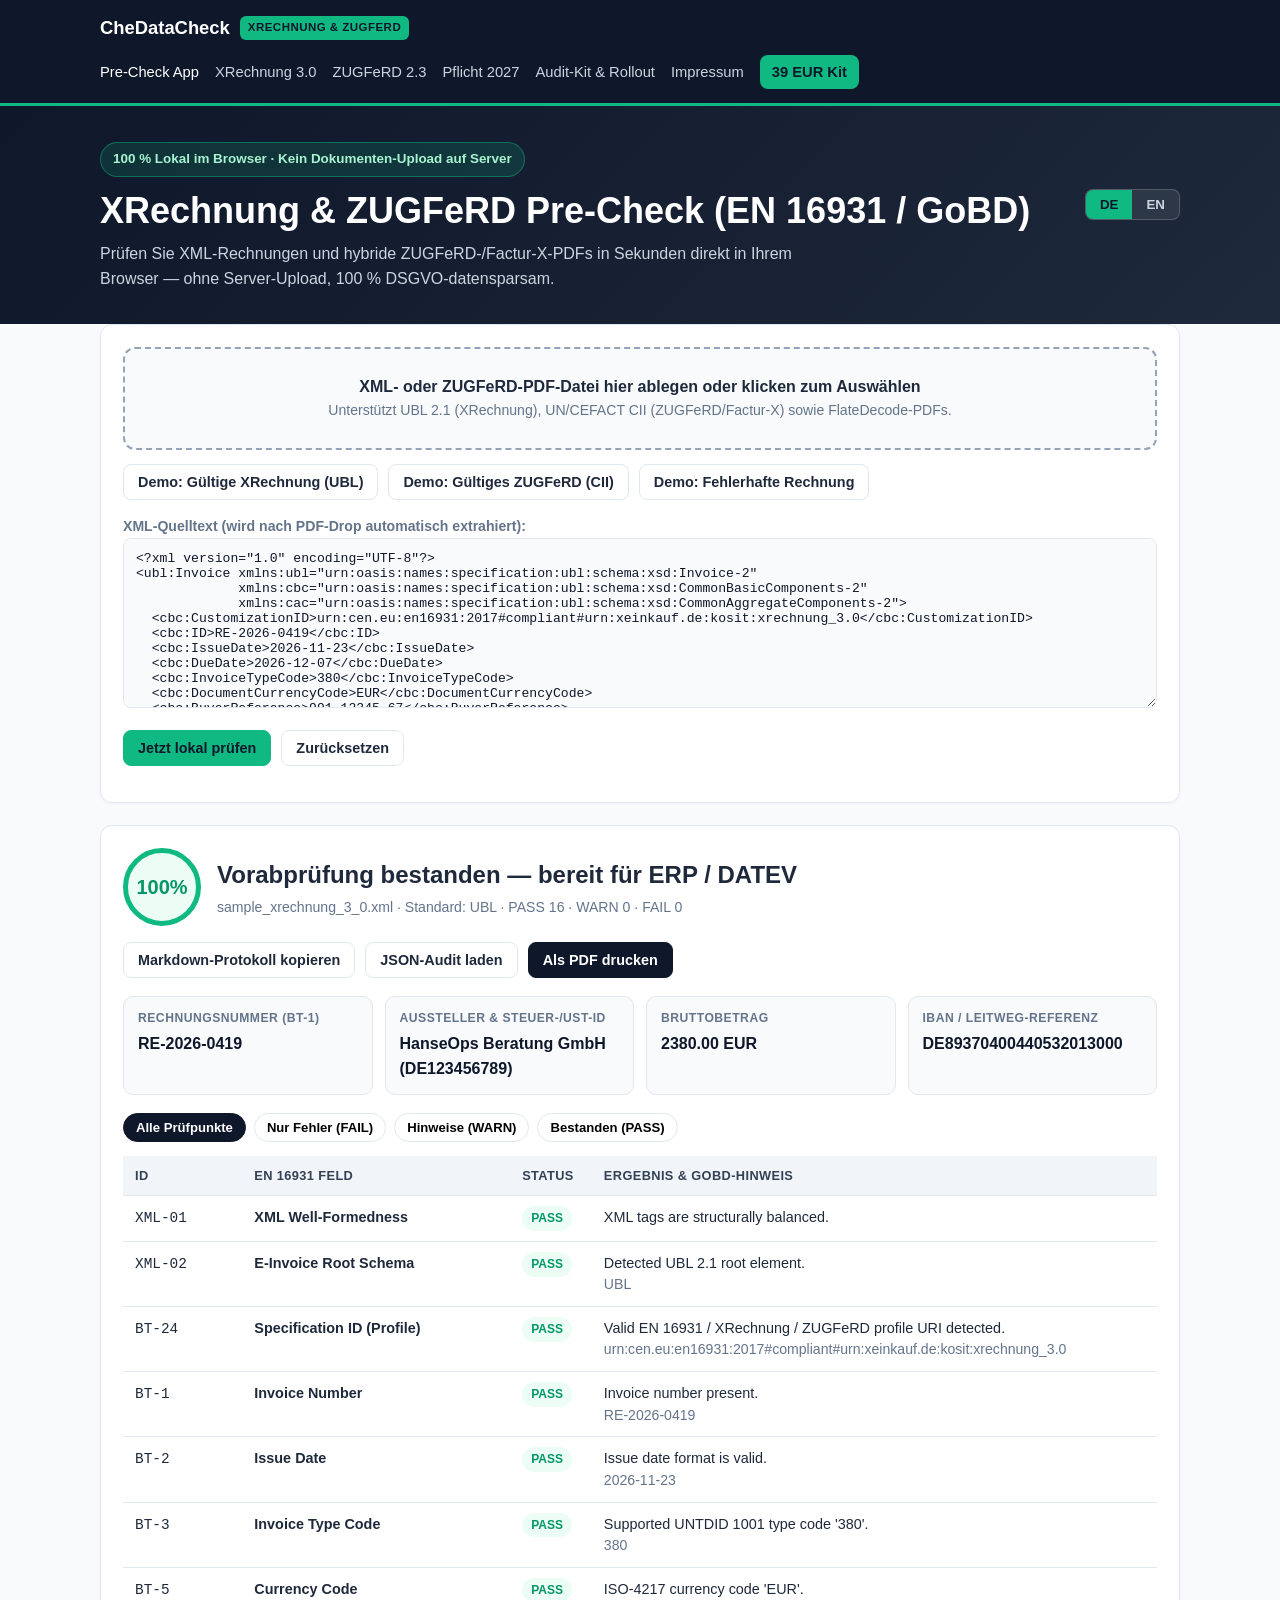
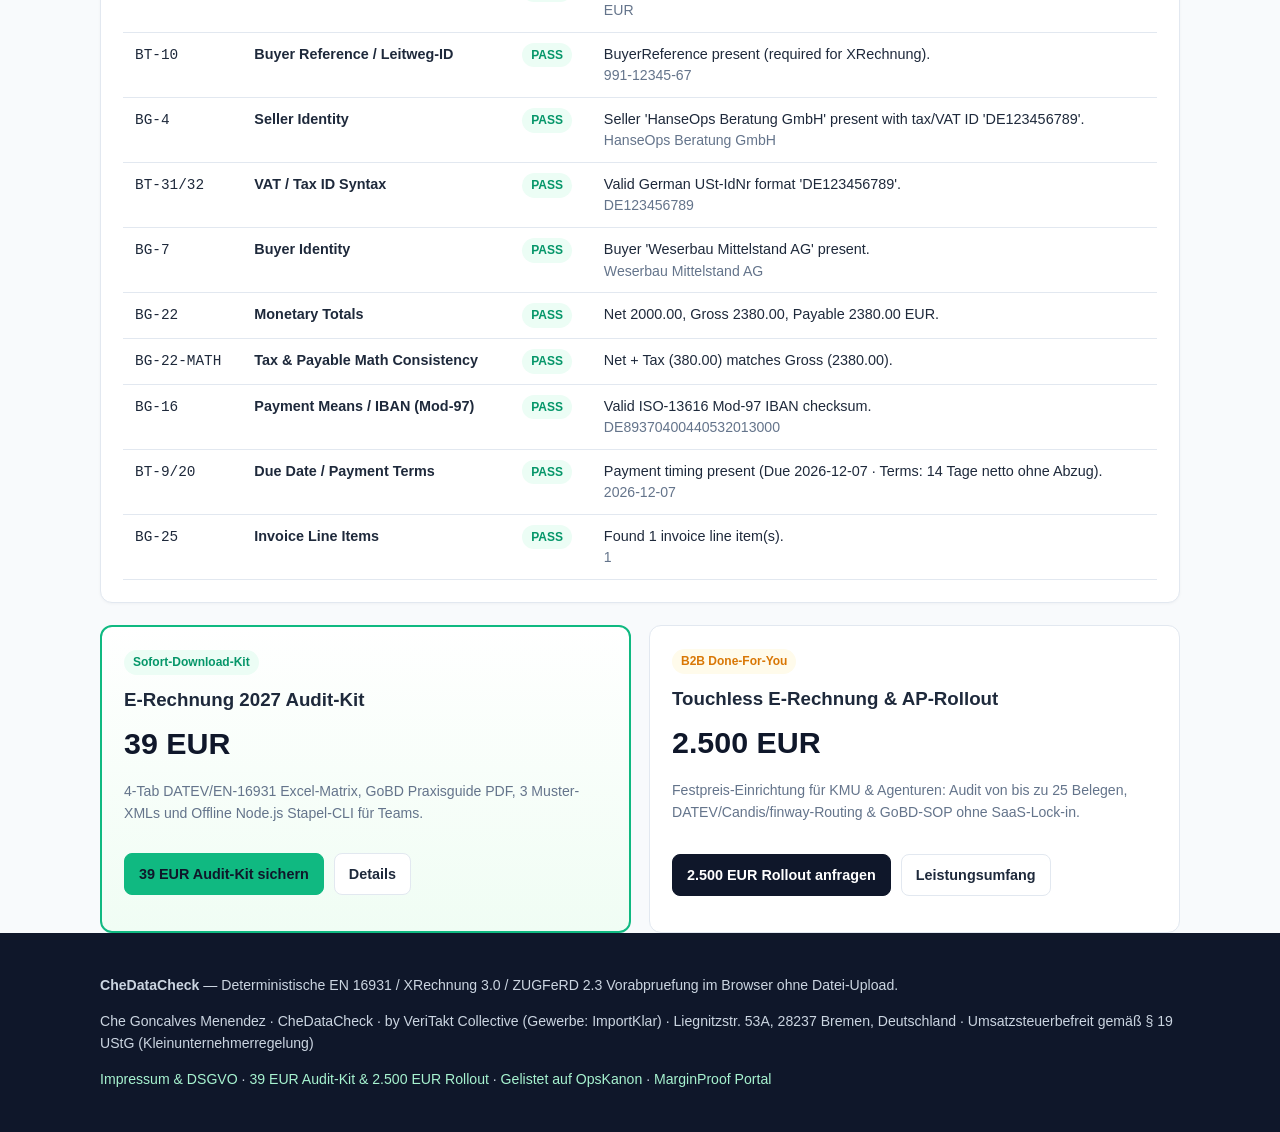
==== index.html @ f66a2cca "Deploy CheDataCheck XRechnung & ZUGFeRD Pre-Check (2026-11-23 09:35:03)" ====
<!DOCTYPE html>
<html lang="de">
<head>
  <meta charset="utf-8" />
  <meta name="viewport" content="width=device-width, initial-scale=1" />
  <title>CheDataCheck — XRechnung &amp; ZUGFeRD Pre-Check (100 % lokal &amp; DSGVO-sicher)</title>
  <meta name="description" content="Deterministische EN 16931 / XRechnung 3.0 / ZUGFeRD 2.3 Vorabpruefung im Browser ohne Datei-Upload." />
  <link rel="canonical" href="https://cheresonanz-design.github.io/chedatacheck-xrechnung/" />
  <link rel="stylesheet" href="assets/styles.css" />
  <script type="application/ld+json">[{"@context": "https://schema.org", "@type": "SoftwareApplication", "name": "CheDataCheck XRechnung & ZUGFeRD Pre-Check", "applicationCategory": "BusinessApplication", "operatingSystem": "Web Browser (Client-Side)", "offers": {"@type": "Offer", "price": "0", "priceCurrency": "EUR"}, "url": "https://cheresonanz-design.github.io/chedatacheck-xrechnung/", "publisher": {"@type": "Organization", "name": "CheDataCheck by VeriTakt Collective"}}, {"@context": "https://schema.org", "@type": "FAQPage", "mainEntity": [{"@type": "Question", "name": "Werden meine Rechnungsdaten auf einen Server hochgeladen?", "acceptedAnswer": {"@type": "Answer", "text": "Nein. Die gesamte XML- und ZUGFeRD-PDF-Prüfung läuft zu 100 % lokal in Ihrem Browser via JavaScript."}}, {"@type": "Question", "name": "Ab wann gilt die E-Rechnungspflicht 2027 in Deutschland?", "acceptedAnswer": {"@type": "Answer", "text": "Seit 01.01.2025 gilt die Empfangspflicht für alle B2B-Unternehmen. Ab 01.01.2027 müssen Unternehmen über 800.000 EUR Vorjahresumsatz E-Rechnungen aktiv versenden, ab 01.01.2028 alle B2B-Betriebe."}}]}]</script>
</head>
<body>
  <header class="topbar no-print">
    <div class="container topbar-inner">
      <a class="brand-mark" href="index.html">
        <span>CheDataCheck</span>
        <span class="brand-badge">XRECHNUNG &amp; ZUGFERD</span>
      </a>
      <nav class="nav-links" aria-label="Hauptnavigation">
        <a href="index.html" class="active">Pre-Check App</a>
<a href="xrechnung-pruefen/" class="">XRechnung 3.0</a>
<a href="zugferd-validator/" class="">ZUGFeRD 2.3</a>
<a href="erechnung-pflicht-2027/" class="">Pflicht 2027</a>
<a href="pro/" class="">Audit-Kit & Rollout</a>
<a href="legal/" class="">Impressum</a>
        <a href="pro/" class="nav-cta">39 EUR Kit</a>
      </nav>
    </div>
  </header>

  
  <section class="hero">
    <div class="container">
      <div class="privacy-pill" id="privacyPill">100 % Lokal im Browser · Kein Dokumenten-Upload auf Server</div>
      <div class="hero-grid">
        <div>
          <h1 id="heroTitle">XRechnung &amp; ZUGFeRD Pre-Check (EN 16931 / GoBD)</h1>
          <p id="heroSub">
            Prüfen Sie XML-Rechnungen und hybride ZUGFeRD-/Factur-X-PDFs in Sekunden direkt in Ihrem Browser —
            ohne Server-Upload, 100 % DSGVO-datensparsam.
          </p>
        </div>
        <div class="lang-toggle no-print" role="group" aria-label="Sprache wählen">
          <button type="button" id="langDeBtn" class="active">DE</button>
          <button type="button" id="langEnBtn">EN</button>
        </div>
      </div>
    </div>
  </section>

  <main class="container">
    <div class="card no-print">
      <div class="dropzone" id="dropzone">
        <input type="file" id="fileInput" accept=".xml,.pdf,text/xml,application/xml,application/pdf" class="hidden" />
        <strong id="dropTitle">XML- oder ZUGFeRD-PDF-Datei hier ablegen oder klicken zum Auswählen</strong>
        <div class="muted" id="dropHint">Unterstützt UBL 2.1 (XRechnung), UN/CEFACT CII (ZUGFeRD/Factur-X) sowie FlateDecode-PDFs.</div>
      </div>

      <div class="btn-row">
        <button type="button" class="btn" id="demoUblBtn">Demo: Gültige XRechnung (UBL)</button>
        <button type="button" class="btn" id="demoCiiBtn">Demo: Gültiges ZUGFeRD (CII)</button>
        <button type="button" class="btn" id="demoErrBtn">Demo: Fehlerhafte Rechnung</button>
      </div>

      <label for="xmlInput" class="muted"><strong>XML-Quelltext (wird nach PDF-Drop automatisch extrahiert):</strong></label>
      <textarea id="xmlInput" class="xml-input" spellcheck="false" aria-label="XML Rechnungs-Input"></textarea>

      <div class="btn-row">
        <button type="button" class="btn btn-primary" id="runCheckBtn">Jetzt lokal prüfen</button>
        <button type="button" class="btn" id="clearBtn">Zurücksetzen</button>
      </div>
      <div id="statusNotice" class="hidden" role="alert"></div>
    </div>

    <div id="resultSection" class="card hidden">
      <div class="result-header">
        <div class="score-ring">
          <div id="scoreCircle" class="score-circle">100%</div>
          <div>
            <h2 id="resultHeadline" style="margin:0 0 4px;">Vorabprüfung bestanden</h2>
            <div id="resultSub" class="muted"></div>
          </div>
        </div>
        <div class="btn-row no-print" style="margin:0;">
          <button type="button" class="btn" id="copyMdBtn">Markdown-Protokoll kopieren</button>
          <button type="button" class="btn" id="dlJsonBtn">JSON-Audit laden</button>
          <button type="button" class="btn btn-dark" id="printPdfBtn">Als PDF drucken</button>
        </div>
      </div>

      <div class="kpi-grid">
        <div class="kpi-box"><div class="kpi-label">Rechnungsnummer (BT-1)</div><div class="kpi-val" id="kpiInvoiceId">-</div></div>
        <div class="kpi-box"><div class="kpi-label">Aussteller &amp; Steuer-/USt-ID</div><div class="kpi-val" id="kpiSeller">-</div></div>
        <div class="kpi-box"><div class="kpi-label">Bruttobetrag</div><div class="kpi-val" id="kpiGross">-</div></div>
        <div class="kpi-box"><div class="kpi-label">IBAN / Leitweg-Referenz</div><div class="kpi-val" id="kpiIban">-</div></div>
      </div>

      <div class="filter-pills no-print">
        <button type="button" class="pill-btn active" data-filter="ALL">Alle Prüfpunkte</button>
        <button type="button" class="pill-btn" data-filter="FAIL">Nur Fehler (FAIL)</button>
        <button type="button" class="pill-btn" data-filter="WARN">Hinweise (WARN)</button>
        <button type="button" class="pill-btn" data-filter="PASS">Bestanden (PASS)</button>
      </div>

      <div class="table-wrap">
        <table>
          <thead>
            <tr>
              <th>ID</th>
              <th>EN 16931 Feld</th>
              <th>Status</th>
              <th>Ergebnis &amp; GoBD-Hinweis</th>
            </tr>
          </thead>
          <tbody id="checksTableBody"></tbody>
        </table>
      </div>
    </div>

    <div class="pricing-grid no-print">
      <div class="offer-card highlight">
        <div>
          <span class="badge badge-pass">Sofort-Download-Kit</span>
          <h3 style="margin:10px 0 4px;">E-Rechnung 2027 Audit-Kit</h3>
          <div class="offer-price">39 EUR</div>
          <p class="muted">4-Tab DATEV/EN-16931 Excel-Matrix, GoBD Praxisguide PDF, 3 Muster-XMLs und Offline Node.js Stapel-CLI für Teams.</p>
        </div>
        <div class="btn-row">
          <a href="https://payhip.com/b/9sx5z" class="btn btn-primary">39 EUR Audit-Kit sichern</a>
          <a href="pro/" class="btn">Details</a>
        </div>
      </div>
      <div class="offer-card">
        <div>
          <span class="badge badge-warn">B2B Done-For-You</span>
          <h3 style="margin:10px 0 4px;">Touchless E-Rechnung &amp; AP-Rollout</h3>
          <div class="offer-price">2.500 EUR</div>
          <p class="muted">Festpreis-Einrichtung für KMU &amp; Agenturen: Audit von bis zu 25 Belegen, DATEV/Candis/finway-Routing &amp; GoBD-SOP ohne SaaS-Lock-in.</p>
        </div>
        <div class="btn-row">
          <a href="https://buy.stripe.com/00w9AMfQRdMqaTKajn24008" class="btn btn-dark">2.500 EUR Rollout anfragen</a>
          <a href="pro/" class="btn">Leistungsumfang</a>
        </div>
      </div>
    </div>
  </main>


  <footer class="footer no-print">
    <div class="container">
      <p><strong>CheDataCheck</strong> — Deterministische EN 16931 / XRechnung 3.0 / ZUGFeRD 2.3 Vorabpruefung im Browser ohne Datei-Upload.</p>
      <p>Che Goncalves Menendez · CheDataCheck · by VeriTakt Collective (Gewerbe: ImportKlar) · Liegnitzstr. 53A, 28237 Bremen, Deutschland · Umsatzsteuerbefreit gemäß § 19 UStG (Kleinunternehmerregelung)</p>
      <p>
        <a href="legal/">Impressum &amp; DSGVO</a> ·
        <a href="pro/">39 EUR Audit-Kit &amp; 2.500 EUR Rollout</a> ·
        <a href="https://cheresonanz-design.github.io/opskanon-directory/" target="_blank" rel="noopener">Gelistet auf OpsKanon</a> ·
        <a href="https://cheresonanz-design.github.io/marginproof-portal/" target="_blank" rel="noopener">MarginProof Portal</a>
      </p>
    </div>
  </footer>
  <script src="assets/xrechnung_precheck.js"></script><script src="assets/app.js"></script>
</body>
</html>
---- assets/styles.css ----
:root {
  --bg: #f8fafc;
  --surface: #ffffff;
  --slate-900: #0f172a;
  --slate-800: #1e293b;
  --slate-700: #334155;
  --slate-500: #64748b;
  --border: #e2e8f0;
  --emerald: #10b981;
  --emerald-dark: #059669;
  --emerald-soft: #ecfdf5;
  --amber: #d97706;
  --amber-soft: #fffbeb;
  --red: #dc2626;
  --red-soft: #fef2f2;
  --radius: 12px;
}

* {
  box-sizing: border-box;
}

body {
  margin: 0;
  font-family: -apple-system, BlinkMacSystemFont, "Segoe UI", Roboto, Inter, Helvetica, Arial, sans-serif;
  background: var(--bg);
  color: var(--slate-800);
  line-height: 1.55;
}

a {
  color: var(--emerald-dark);
  text-decoration: none;
}

a:hover {
  text-decoration: underline;
}

.container {
  max-width: 1120px;
  margin: 0 auto;
  padding: 0 20px;
}

.topbar {
  background: var(--slate-900);
  color: #ffffff;
  border-bottom: 3px solid var(--emerald);
  padding: 14px 0;
}

.topbar-inner {
  display: flex;
  flex-wrap: wrap;
  align-items: center;
  justify-content: space-between;
  gap: 12px;
}

.brand-mark {
  display: flex;
  align-items: center;
  gap: 10px;
  color: #ffffff;
  font-weight: 700;
  font-size: 1.15rem;
}

.brand-badge {
  background: var(--emerald);
  color: var(--slate-900);
  font-size: 0.72rem;
  font-weight: 800;
  padding: 3px 8px;
  border-radius: 6px;
  letter-spacing: 0.04em;
}

.nav-links {
  display: flex;
  flex-wrap: wrap;
  align-items: center;
  gap: 16px;
  font-size: 0.92rem;
}

.nav-links a {
  color: #cbd5e1;
  font-weight: 500;
}

.nav-links a.active,
.nav-links a:hover {
  color: #ffffff;
  text-decoration: none;
}

.nav-cta {
  background: var(--emerald);
  color: var(--slate-900) !important;
  padding: 6px 12px;
  border-radius: 8px;
  font-weight: 700 !important;
}

.hero {
  background: linear-gradient(135deg, #0f172a 0%, #1e293b 100%);
  color: #ffffff;
  padding: 36px 0 32px;
}

.hero-grid {
  display: flex;
  flex-wrap: wrap;
  justify-content: space-between;
  align-items: flex-start;
  gap: 18px;
}

.hero h1 {
  margin: 0 0 10px;
  font-size: clamp(1.6rem, 3vw, 2.25rem);
  line-height: 1.2;
}

.hero p {
  margin: 0;
  color: #cbd5e1;
  max-width: 720px;
}

.privacy-pill {
  display: inline-flex;
  align-items: center;
  gap: 8px;
  background: rgba(16, 185, 129, 0.16);
  border: 1px solid rgba(16, 185, 129, 0.45);
  color: #a7f3d0;
  padding: 6px 12px;
  border-radius: 999px;
  font-size: 0.84rem;
  font-weight: 600;
  margin-bottom: 12px;
}

.lang-toggle {
  display: inline-flex;
  background: rgba(255, 255, 255, 0.08);
  border: 1px solid rgba(255, 255, 255, 0.18);
  border-radius: 8px;
  overflow: hidden;
}

.lang-toggle button {
  border: none;
  background: transparent;
  color: #cbd5e1;
  padding: 7px 14px;
  cursor: pointer;
  font-weight: 600;
}

.lang-toggle button.active {
  background: var(--emerald);
  color: var(--slate-900);
}

main {
  padding: 28px 0 48px;
}

.card {
  background: var(--surface);
  border: 1px solid var(--border);
  border-radius: var(--radius);
  padding: 22px;
  margin-bottom: 22px;
  box-shadow: 0 1px 3px rgba(15, 23, 42, 0.04);
}

.dropzone {
  border: 2px dashed #94a3b8;
  border-radius: var(--radius);
  padding: 26px 20px;
  text-align: center;
  background: #f8fafc;
  cursor: pointer;
  transition: border-color 0.15s, background 0.15s;
}

.dropzone.dragover {
  border-color: var(--emerald);
  background: var(--emerald-soft);
}

.btn-row {
  display: flex;
  flex-wrap: wrap;
  gap: 10px;
  margin: 14px 0;
}

.btn {
  display: inline-flex;
  align-items: center;
  justify-content: center;
  gap: 6px;
  border: 1px solid var(--border);
  background: #ffffff;
  color: var(--slate-800);
  padding: 9px 14px;
  border-radius: 8px;
  font-size: 0.9rem;
  font-weight: 600;
  cursor: pointer;
}

.btn:hover {
  background: #f1f5f9;
  text-decoration: none;
}

.btn-primary {
  background: var(--emerald);
  border-color: var(--emerald);
  color: var(--slate-900);
}

.btn-primary:hover {
  background: var(--emerald-dark);
  border-color: var(--emerald-dark);
  color: #ffffff;
}

.btn-dark {
  background: var(--slate-900);
  border-color: var(--slate-900);
  color: #ffffff;
}

.btn-dark:hover {
  background: var(--slate-800);
  color: #ffffff;
}

textarea.xml-input {
  width: 100%;
  min-height: 170px;
  font-family: ui-monospace, SFMono-Regular, Menlo, Monaco, Consolas, monospace;
  font-size: 0.82rem;
  padding: 12px;
  border: 1px solid var(--border);
  border-radius: 8px;
  background: #f8fafc;
  color: var(--slate-900);
  resize: vertical;
}

.result-header {
  display: flex;
  flex-wrap: wrap;
  align-items: center;
  justify-content: space-between;
  gap: 16px;
  margin-bottom: 18px;
}

.score-ring {
  display: flex;
  align-items: center;
  gap: 16px;
}

.score-circle {
  width: 78px;
  height: 78px;
  border-radius: 50%;
  display: flex;
  align-items: center;
  justify-content: center;
  font-size: 1.25rem;
  font-weight: 800;
  border: 5px solid var(--emerald);
  background: var(--emerald-soft);
  color: var(--emerald-dark);
}

.score-circle.fail {
  border-color: var(--red);
  background: var(--red-soft);
  color: var(--red);
}

.kpi-grid {
  display: grid;
  grid-template-columns: repeat(auto-fit, minmax(185px, 1fr));
  gap: 12px;
  margin-bottom: 18px;
}

.kpi-box {
  border: 1px solid var(--border);
  border-radius: 10px;
  padding: 12px 14px;
  background: #f8fafc;
}

.kpi-label {
  font-size: 0.76rem;
  text-transform: uppercase;
  letter-spacing: 0.04em;
  color: var(--slate-500);
  font-weight: 700;
}

.kpi-val {
  margin-top: 4px;
  font-size: 1rem;
  font-weight: 700;
  color: var(--slate-900);
  word-break: break-word;
}

.filter-pills {
  display: flex;
  flex-wrap: wrap;
  gap: 8px;
  margin-bottom: 14px;
}

.pill-btn {
  border: 1px solid var(--border);
  background: #ffffff;
  padding: 6px 12px;
  border-radius: 999px;
  font-size: 0.82rem;
  font-weight: 700;
  cursor: pointer;
}

.pill-btn.active {
  background: var(--slate-900);
  color: #ffffff;
  border-color: var(--slate-900);
}

.table-wrap {
  overflow-x: auto;
}

table {
  width: 100%;
  border-collapse: collapse;
  font-size: 0.9rem;
}

th,
td {
  text-align: left;
  padding: 10px 12px;
  border-bottom: 1px solid var(--border);
  vertical-align: top;
}

th {
  background: #f1f5f9;
  color: var(--slate-700);
  font-size: 0.8rem;
  text-transform: uppercase;
  letter-spacing: 0.03em;
}

.badge {
  display: inline-block;
  padding: 3px 9px;
  border-radius: 999px;
  font-size: 0.75rem;
  font-weight: 800;
}

.badge-pass {
  background: var(--emerald-soft);
  color: var(--emerald-dark);
}

.badge-warn {
  background: var(--amber-soft);
  color: var(--amber);
}

.badge-fail {
  background: var(--red-soft);
  color: var(--red);
}

.pricing-grid {
  display: grid;
  grid-template-columns: repeat(auto-fit, minmax(290px, 1fr));
  gap: 18px;
}

.offer-card {
  border: 1px solid var(--border);
  border-radius: var(--radius);
  padding: 22px;
  background: #ffffff;
  display: flex;
  flex-direction: column;
  justify-content: space-between;
}

.offer-card.highlight {
  border: 2px solid var(--emerald);
  background: linear-gradient(180deg, #ffffff 0%, #f0fdf4 100%);
}

.offer-price {
  font-size: 1.9rem;
  font-weight: 800;
  color: var(--slate-900);
  margin: 6px 0 12px;
}

.footer {
  background: var(--slate-900);
  color: #cbd5e1;
  padding: 28px 0;
  font-size: 0.88rem;
}

.footer a {
  color: #a7f3d0;
}

.muted {
  color: var(--slate-500);
  font-size: 0.88rem;
}

.hidden {
  display: none !important;
}

@media print {
  .no-print {
    display: none !important;
  }
  body {
    background: #ffffff;
  }
  .card {
    box-shadow: none;
    border-color: #cbd5e1;
  }
}
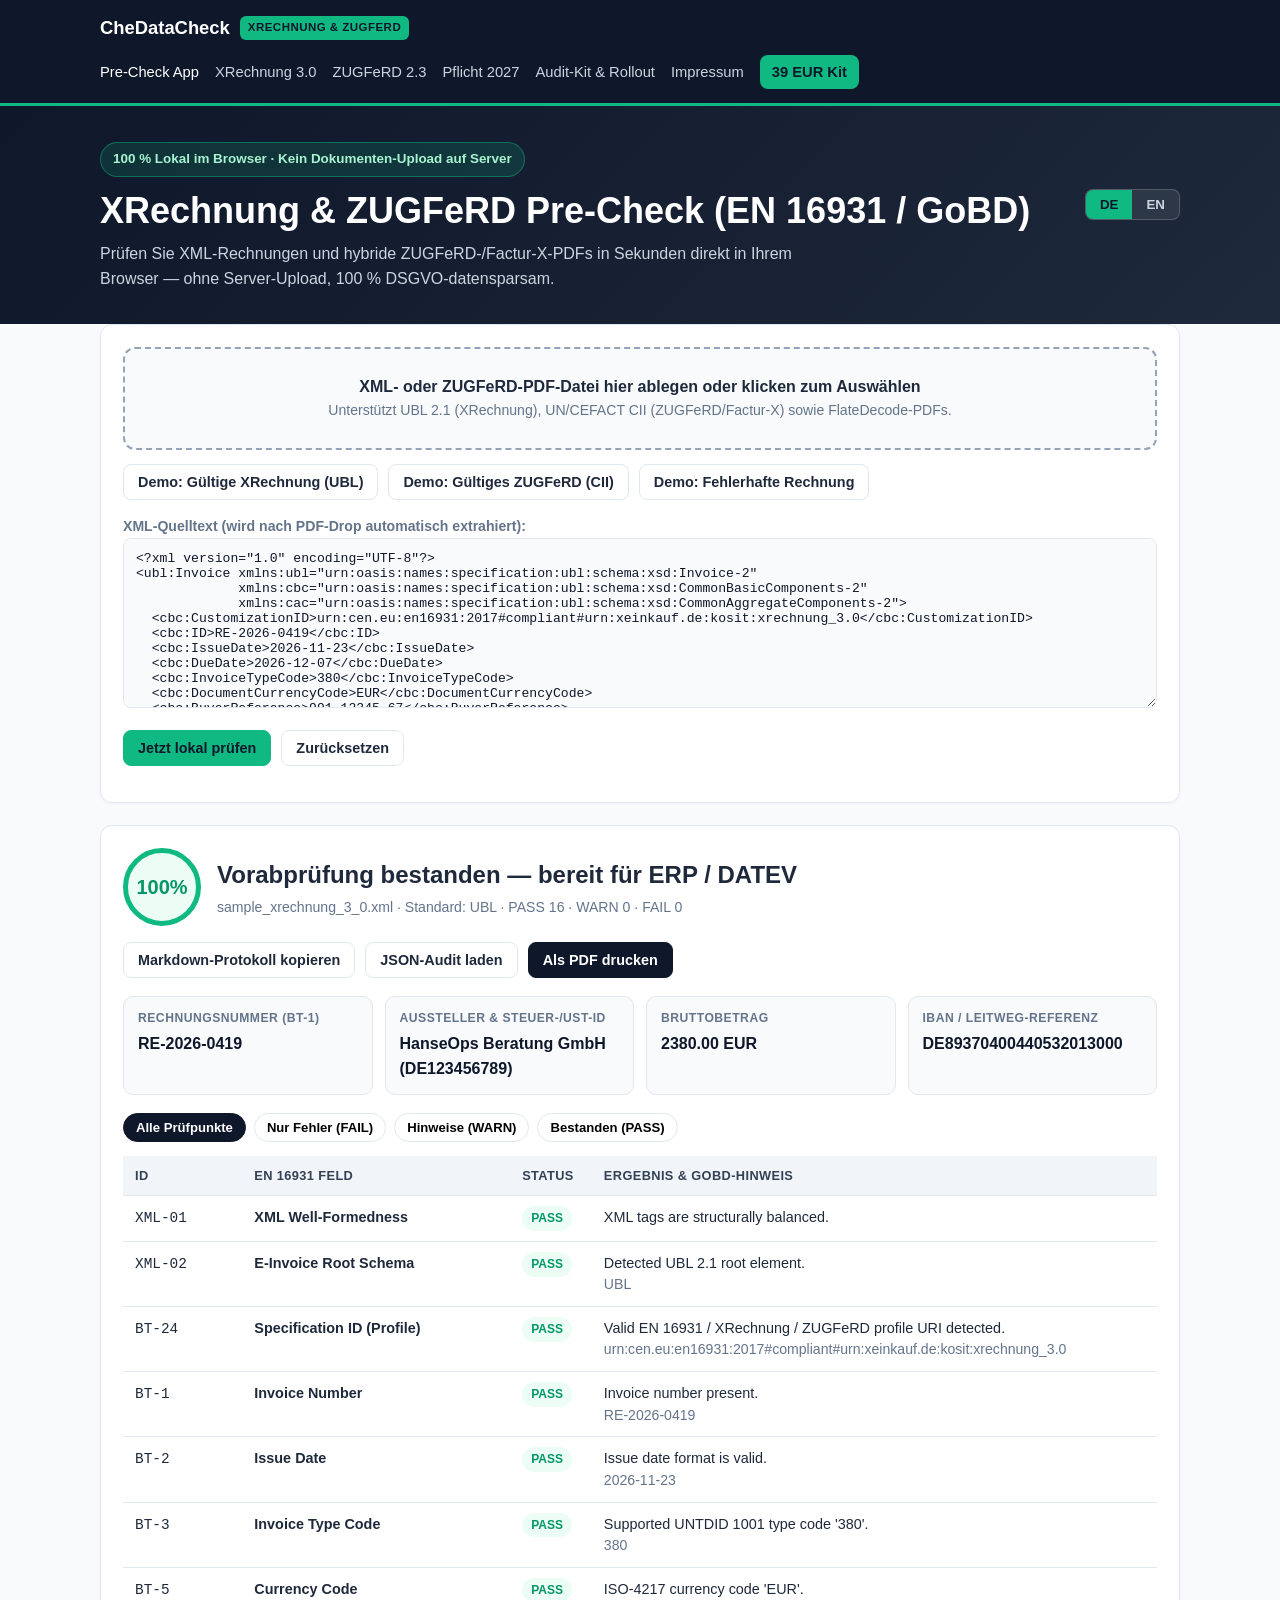
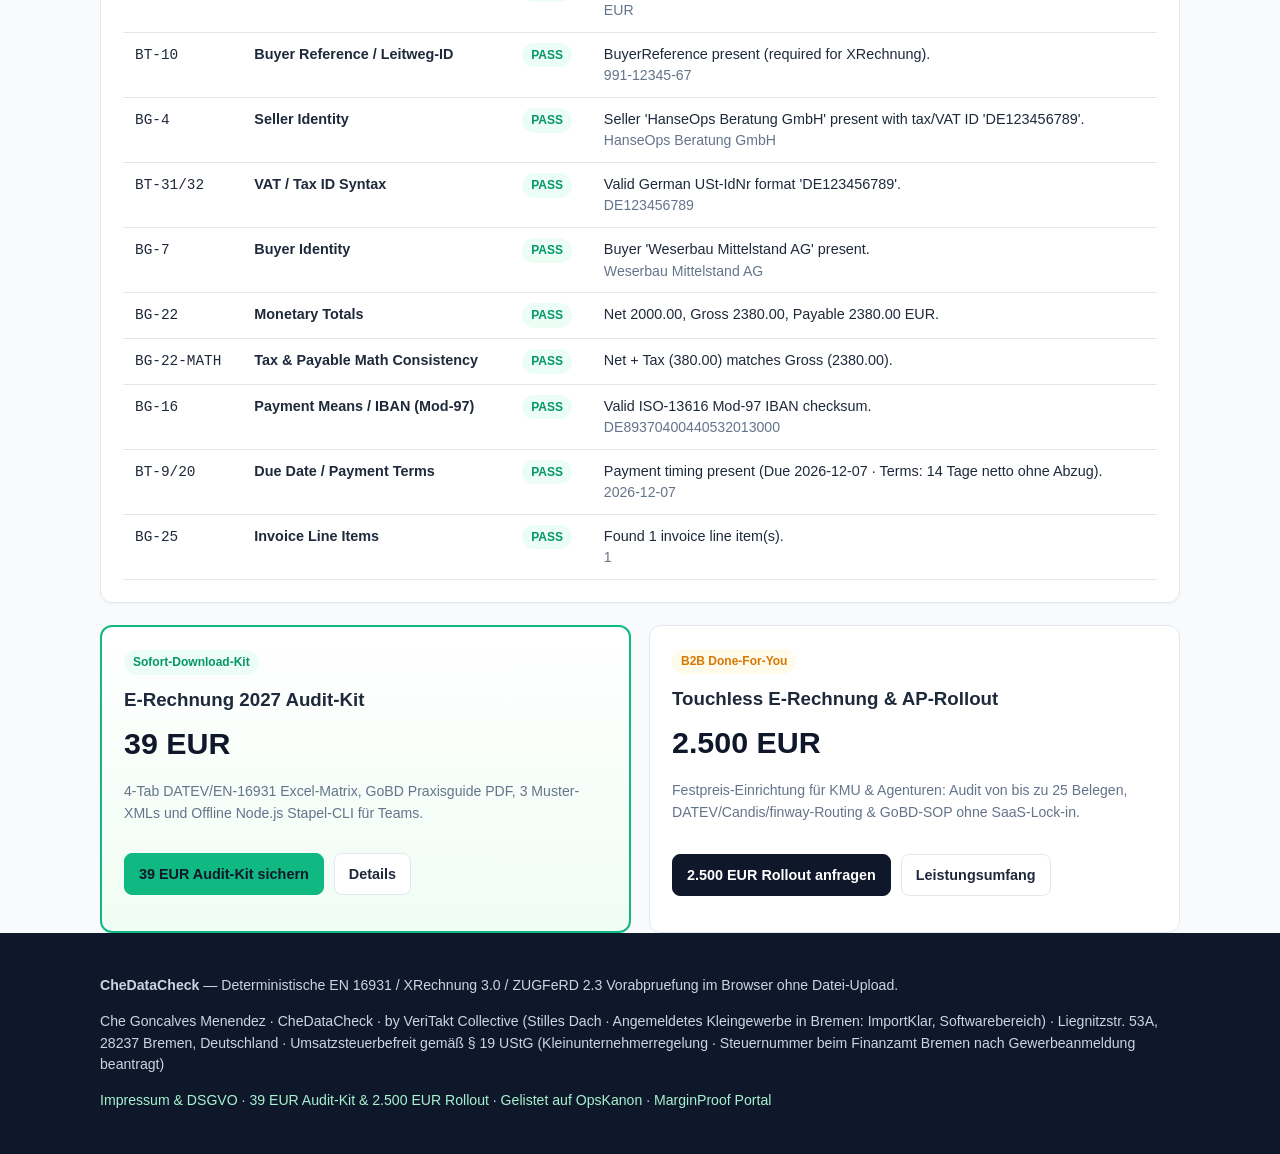
==== commit ab98a24e: "Deploy CheDataCheck XRechnung & ZUGFeRD Pre-Check (2026-11-24 02:24:18)" ====
--- a/index.html
+++ b/index.html
@@ -149,7 +149,7 @@
   <footer class="footer no-print">
     <div class="container">
       <p><strong>CheDataCheck</strong> — Deterministische EN 16931 / XRechnung 3.0 / ZUGFeRD 2.3 Vorabpruefung im Browser ohne Datei-Upload.</p>
-      <p>Che Goncalves Menendez · CheDataCheck · by VeriTakt Collective (Gewerbe: ImportKlar) · Liegnitzstr. 53A, 28237 Bremen, Deutschland · Umsatzsteuerbefreit gemäß § 19 UStG (Kleinunternehmerregelung)</p>
+      <p>Che Goncalves Menendez · CheDataCheck · by VeriTakt Collective (Stilles Dach · Angemeldetes Kleingewerbe in Bremen: ImportKlar, Softwarebereich) · Liegnitzstr. 53A, 28237 Bremen, Deutschland · Umsatzsteuerbefreit gemäß § 19 UStG (Kleinunternehmerregelung · Steuernummer beim Finanzamt Bremen nach Gewerbeanmeldung beantragt)</p>
       <p>
         <a href="legal/">Impressum &amp; DSGVO</a> ·
         <a href="pro/">39 EUR Audit-Kit &amp; 2.500 EUR Rollout</a> ·
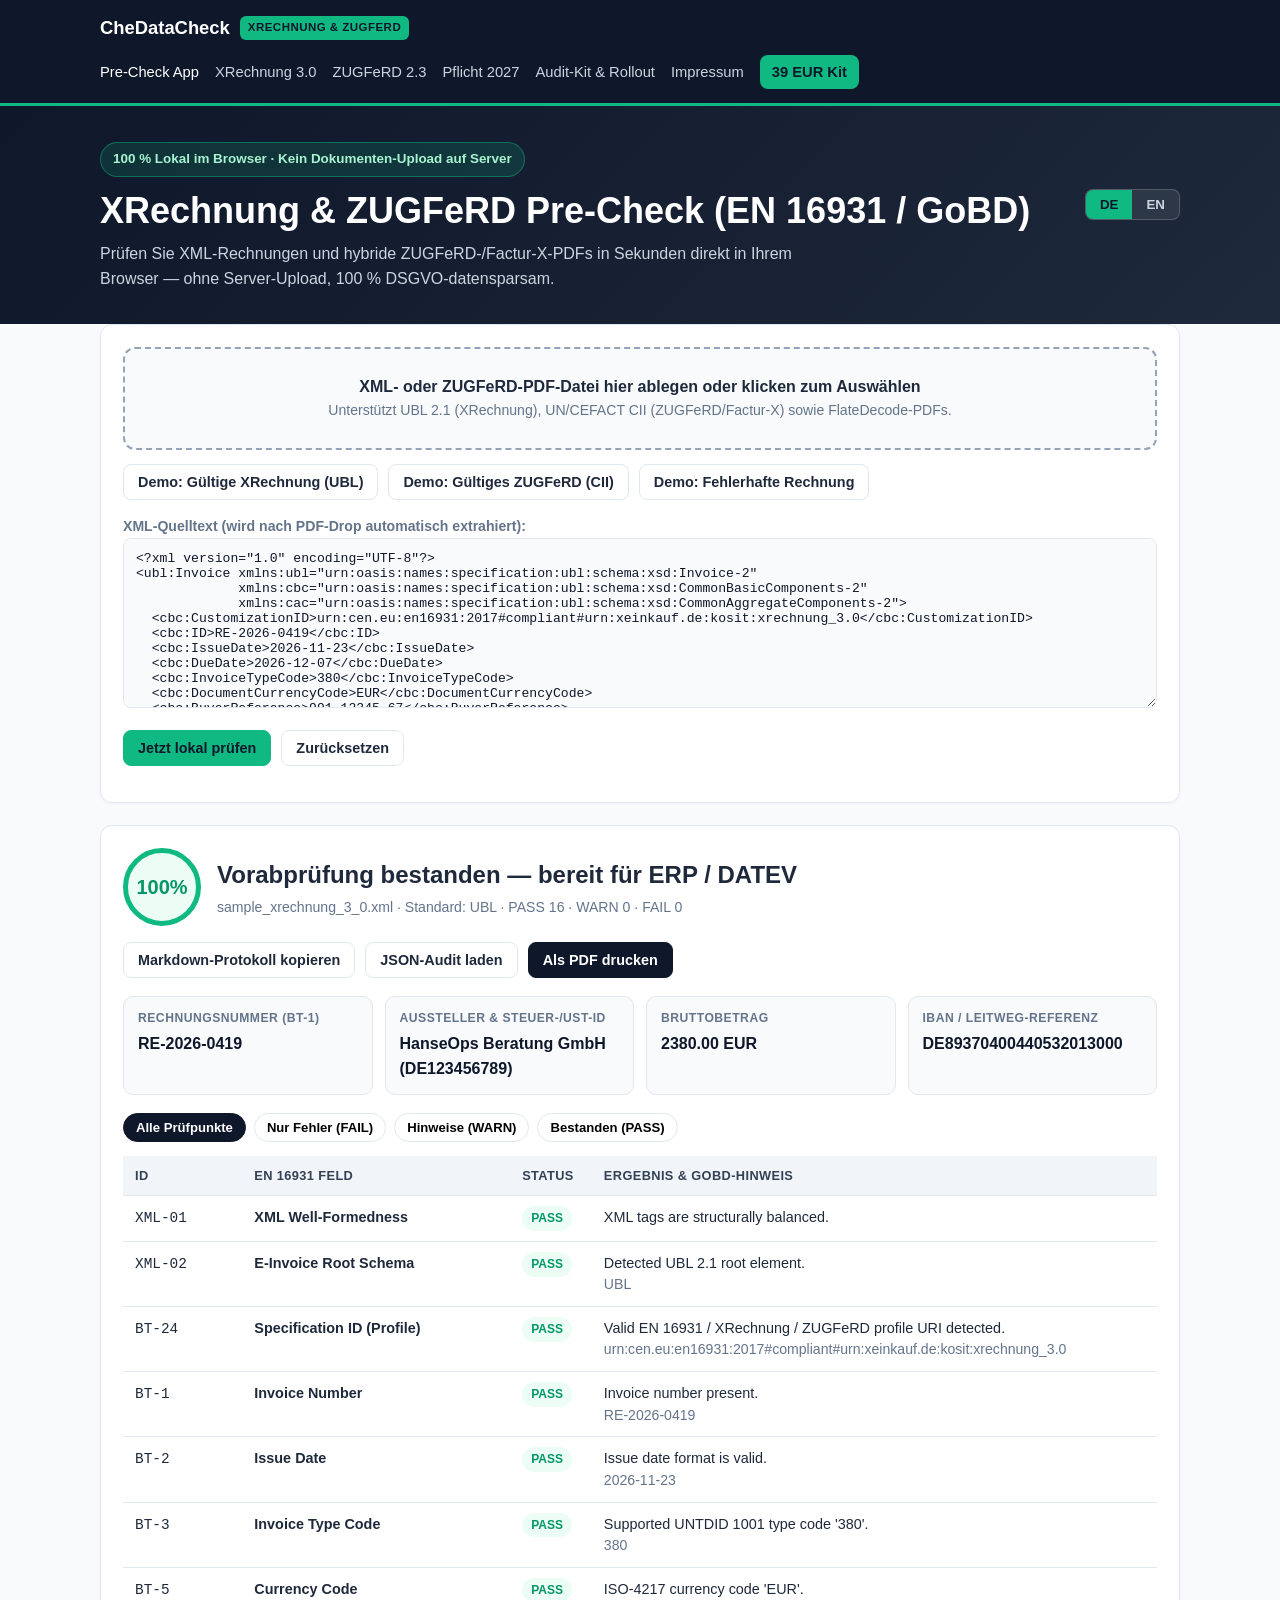
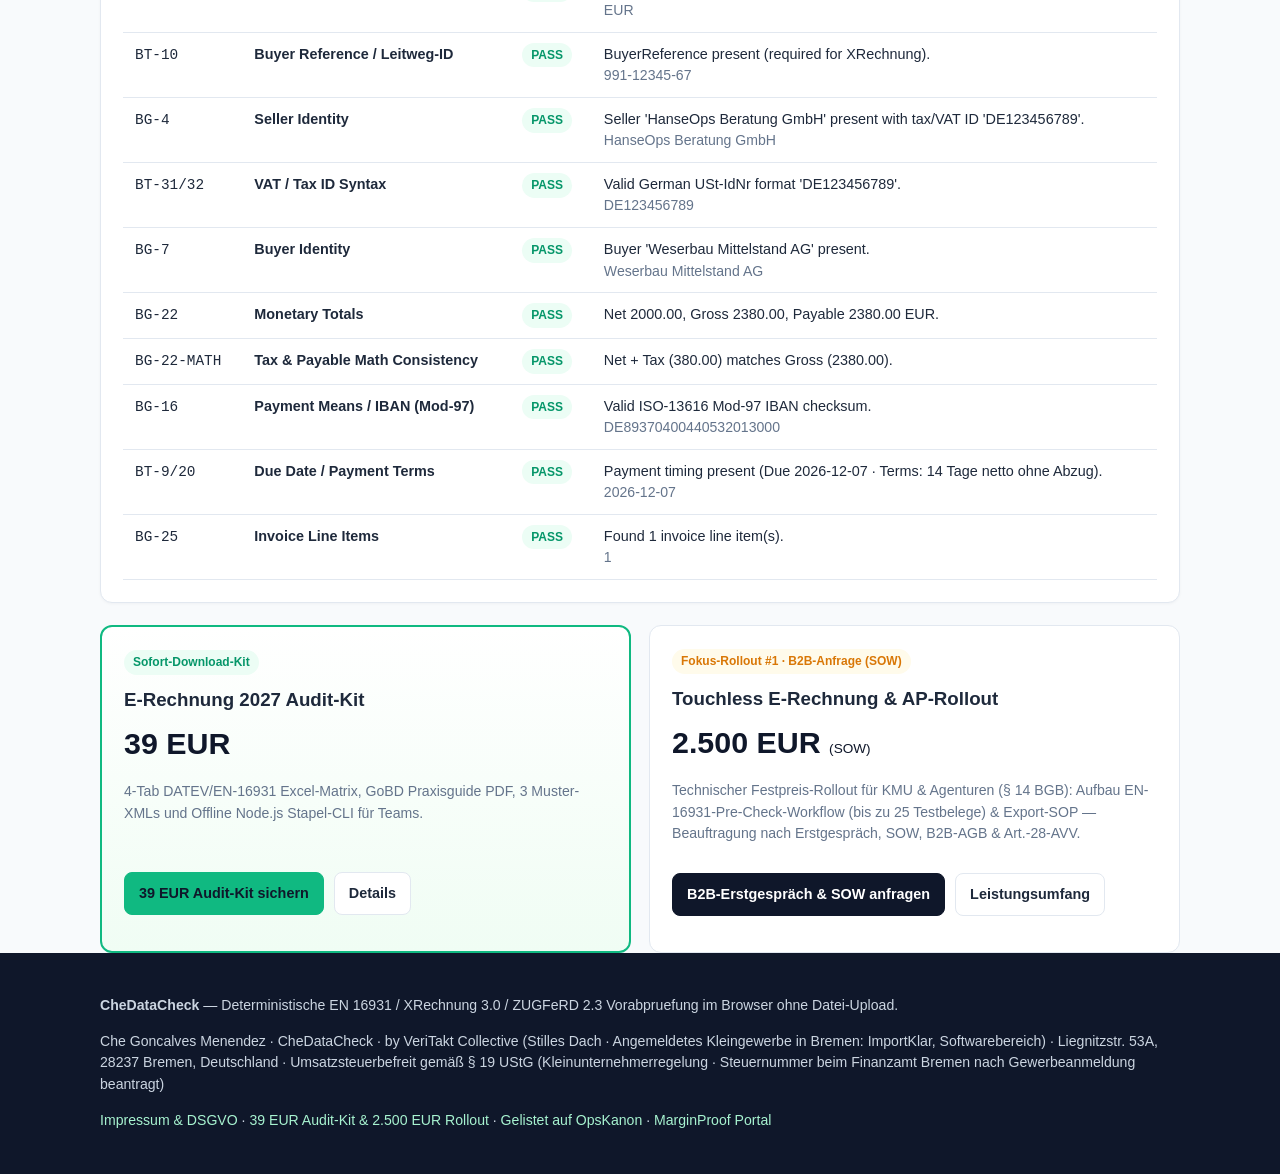
==== commit e06c709a: "Deploy CheDataCheck XRechnung & ZUGFeRD Pre-Check (2026-11-24 07:00:30)" ====
--- a/index.html
+++ b/index.html
@@ -132,13 +132,13 @@
       </div>
       <div class="offer-card">
         <div>
-          <span class="badge badge-warn">B2B Done-For-You</span>
+          <span class="badge badge-warn">Fokus-Rollout #1 · B2B-Anfrage (SOW)</span>
           <h3 style="margin:10px 0 4px;">Touchless E-Rechnung &amp; AP-Rollout</h3>
-          <div class="offer-price">2.500 EUR</div>
-          <p class="muted">Festpreis-Einrichtung für KMU &amp; Agenturen: Audit von bis zu 25 Belegen, DATEV/Candis/finway-Routing &amp; GoBD-SOP ohne SaaS-Lock-in.</p>
+          <div class="offer-price">2.500 EUR <span style="font-size:0.85rem;font-weight:500;">(SOW)</span></div>
+          <p class="muted">Technischer Festpreis-Rollout für KMU &amp; Agenturen (§ 14 BGB): Aufbau EN-16931-Pre-Check-Workflow (bis zu 25 Testbelege) &amp; Export-SOP — Beauftragung nach Erstgespräch, SOW, B2B-AGB &amp; Art.-28-AVV.</p>
         </div>
         <div class="btn-row">
-          <a href="https://buy.stripe.com/00w9AMfQRdMqaTKajn24008" class="btn btn-dark">2.500 EUR Rollout anfragen</a>
+          <a href="mailto:che.resonanz@gmail.com?subject=Anfrage%20CheDataCheck%20Touchless%20E-Rechnung%20%26%20AP-Rollout%20%282.500%20EUR%29" class="btn btn-dark">B2B-Erstgespräch &amp; SOW anfragen</a>
           <a href="pro/" class="btn">Leistungsumfang</a>
         </div>
       </div>
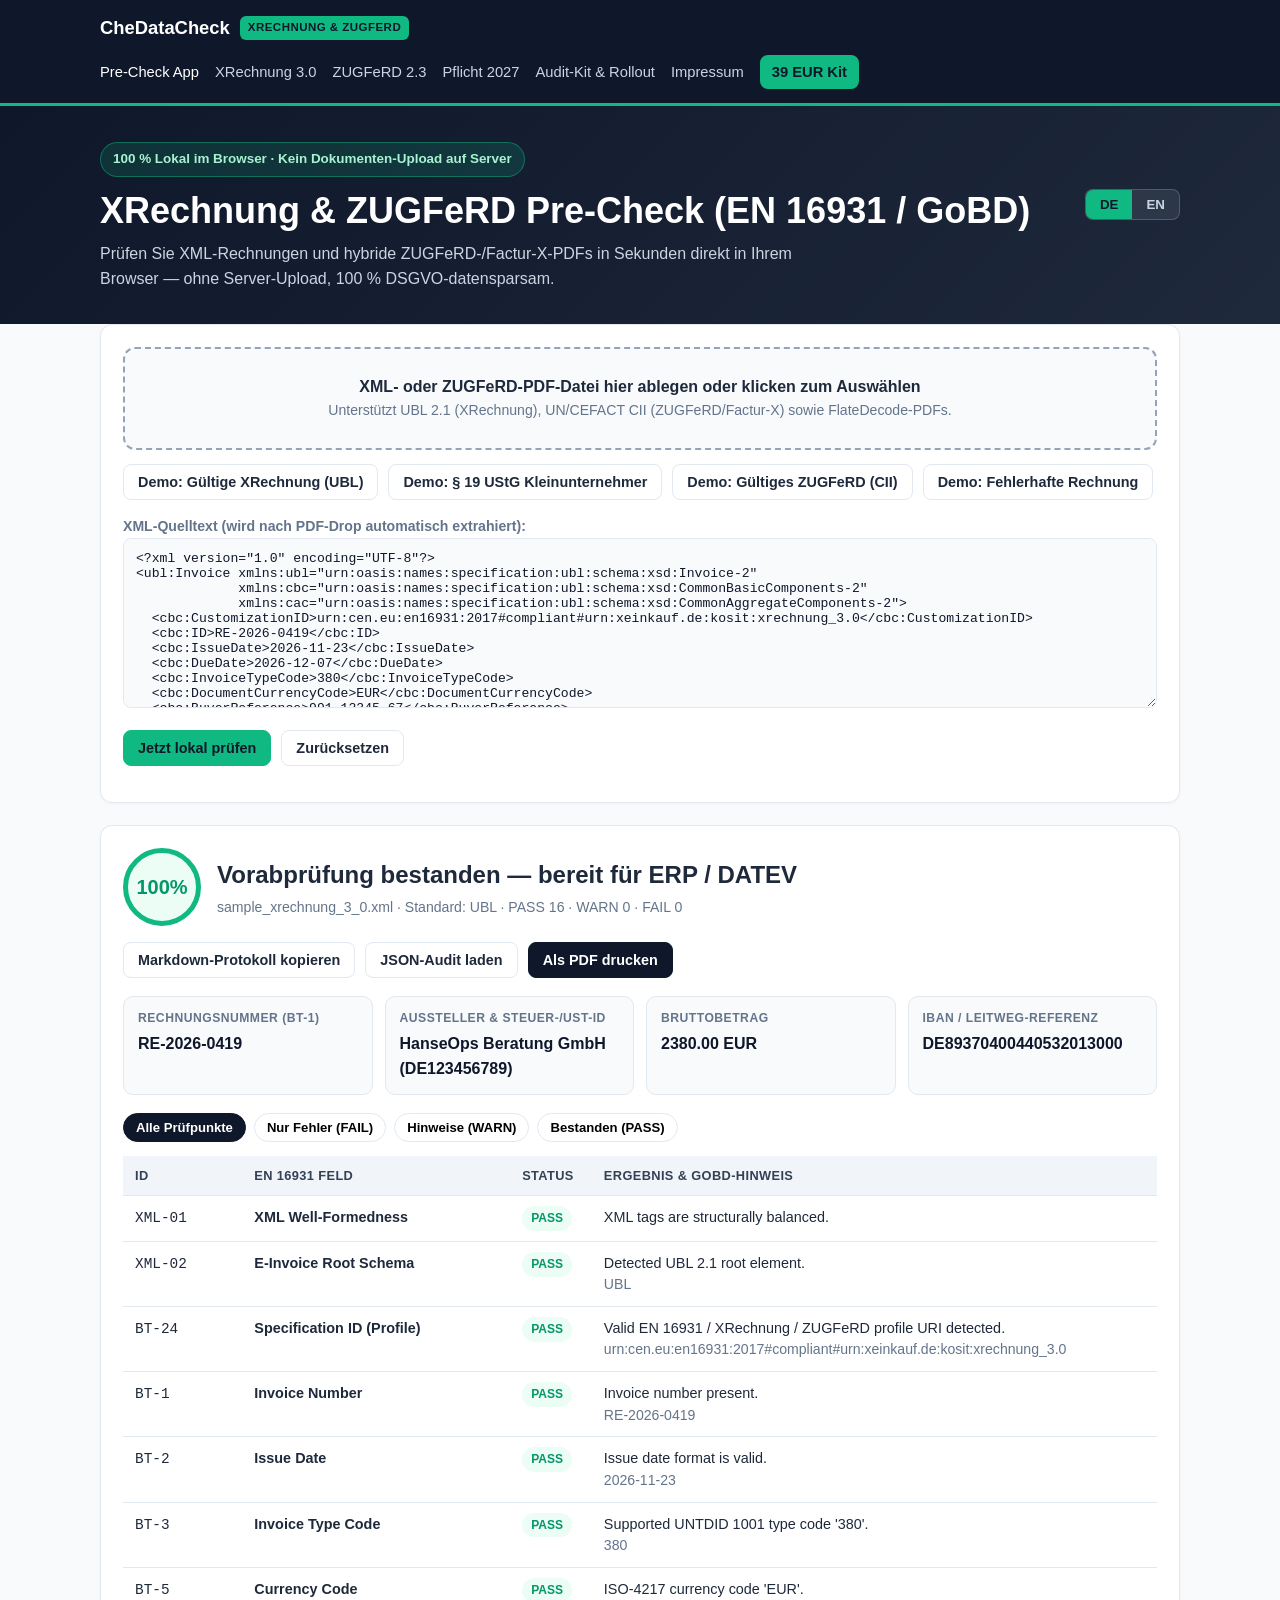
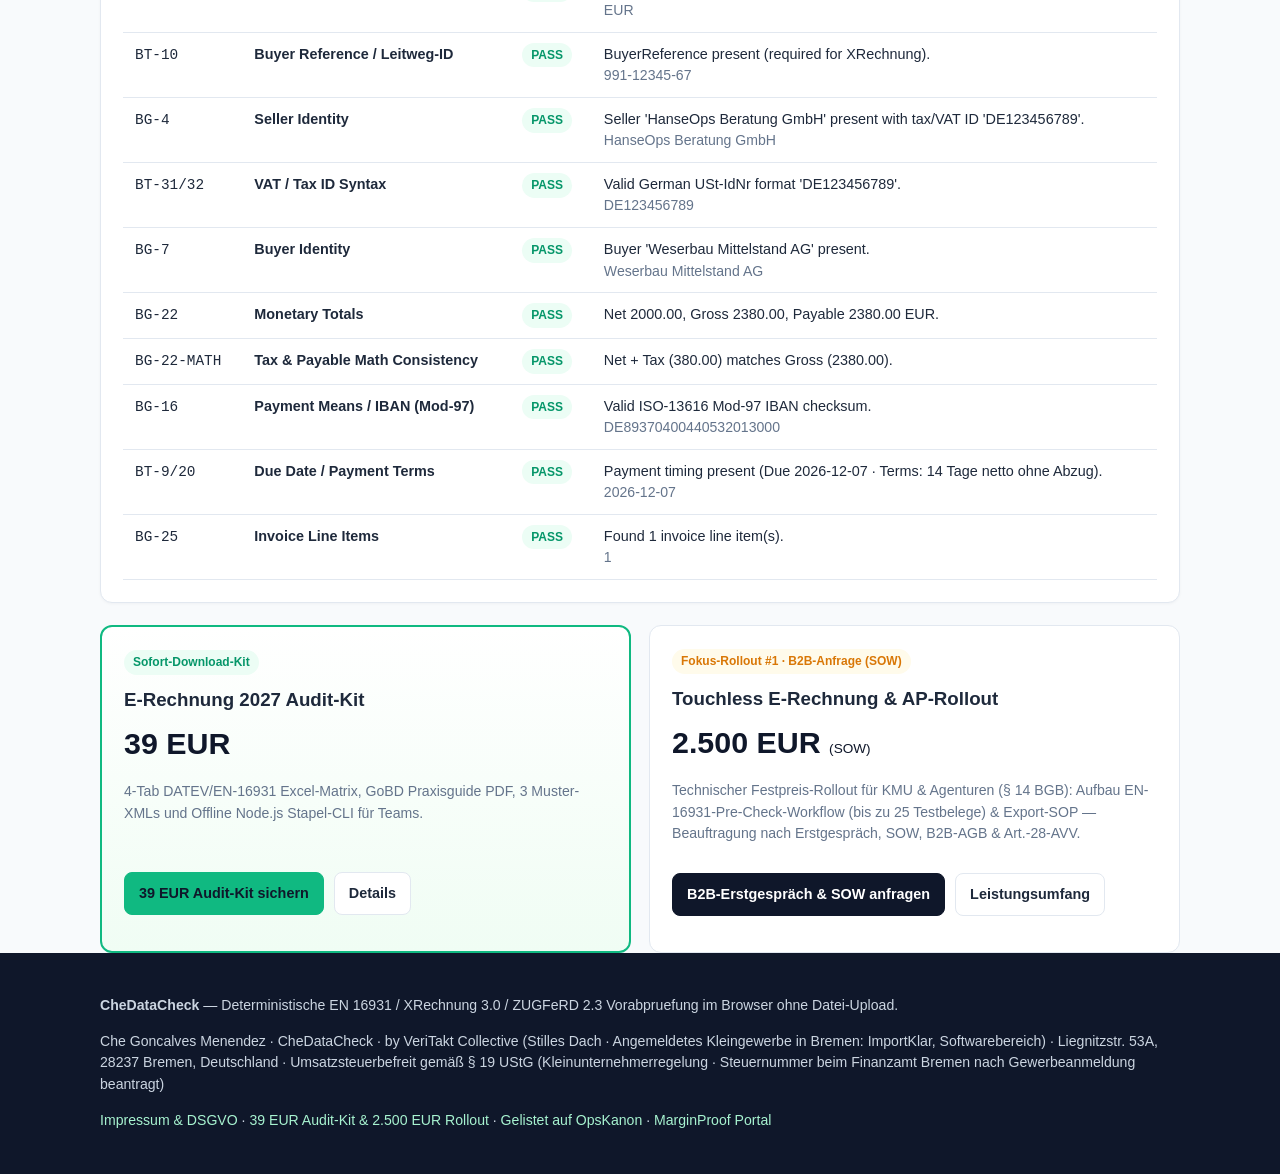
==== commit 7636b413: "Deploy CheDataCheck XRechnung & ZUGFeRD Pre-Check (2026-11-24 17:45:03)" ====
--- a/index.html
+++ b/index.html
@@ -58,6 +58,7 @@
 
       <div class="btn-row">
         <button type="button" class="btn" id="demoUblBtn">Demo: Gültige XRechnung (UBL)</button>
+        <button type="button" class="btn" id="demoKuBtn">Demo: § 19 UStG Kleinunternehmer</button>
         <button type="button" class="btn" id="demoCiiBtn">Demo: Gültiges ZUGFeRD (CII)</button>
         <button type="button" class="btn" id="demoErrBtn">Demo: Fehlerhafte Rechnung</button>
       </div>
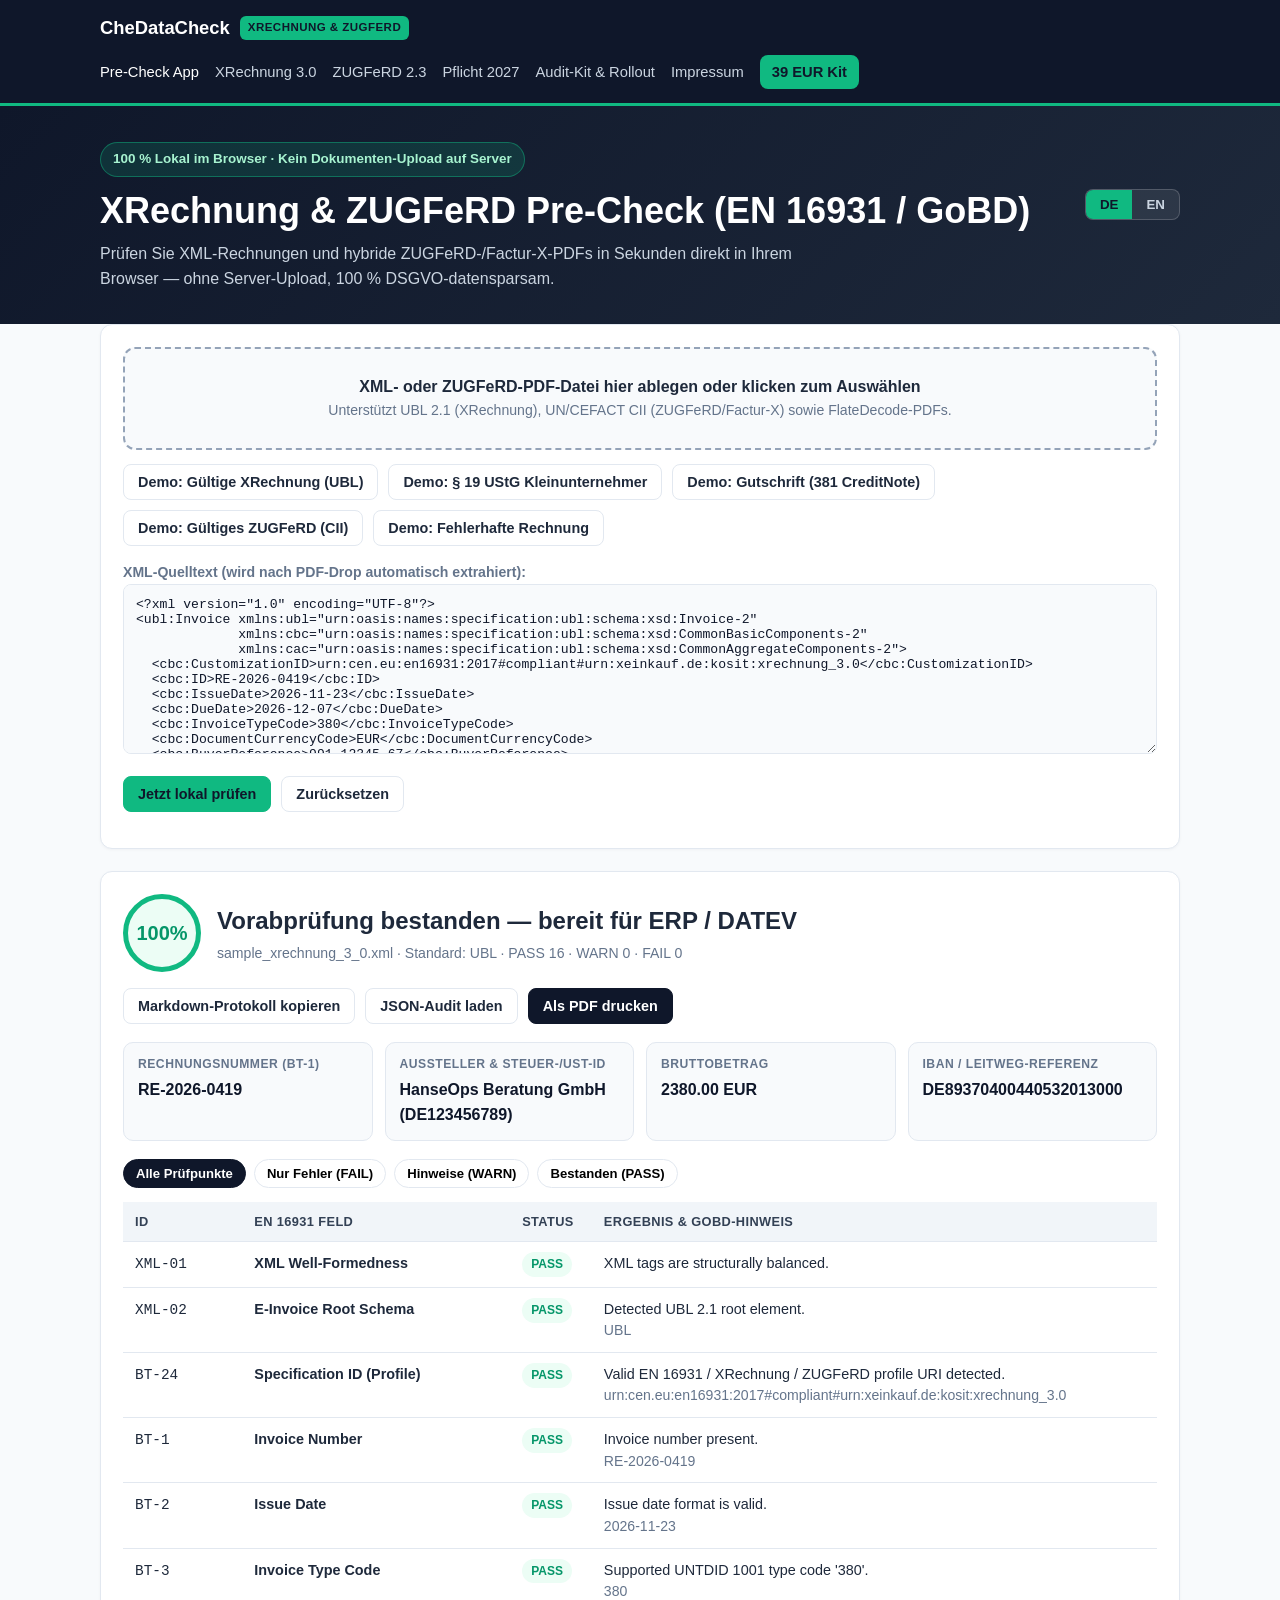
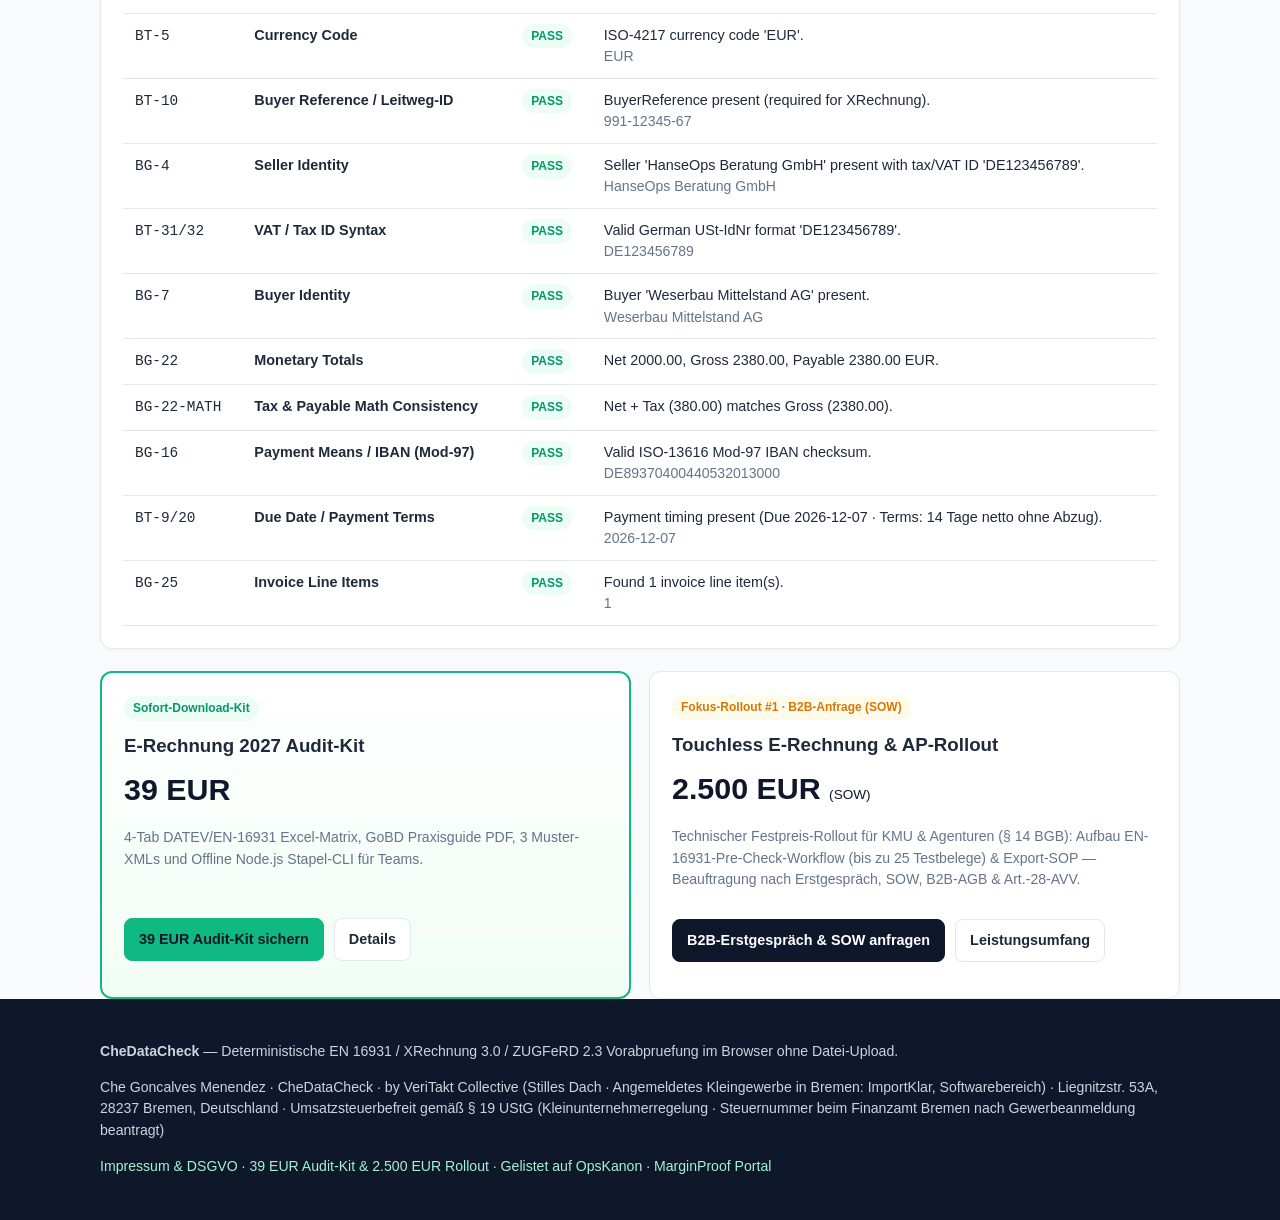
==== commit 411ee681: "Deploy CheDataCheck XRechnung & ZUGFeRD Pre-Check (2026-11-24 23:45:31)" ====
--- a/index.html
+++ b/index.html
@@ -59,6 +59,7 @@
       <div class="btn-row">
         <button type="button" class="btn" id="demoUblBtn">Demo: Gültige XRechnung (UBL)</button>
         <button type="button" class="btn" id="demoKuBtn">Demo: § 19 UStG Kleinunternehmer</button>
+        <button type="button" class="btn" id="demoCnBtn">Demo: Gutschrift (381 CreditNote)</button>
         <button type="button" class="btn" id="demoCiiBtn">Demo: Gültiges ZUGFeRD (CII)</button>
         <button type="button" class="btn" id="demoErrBtn">Demo: Fehlerhafte Rechnung</button>
       </div>
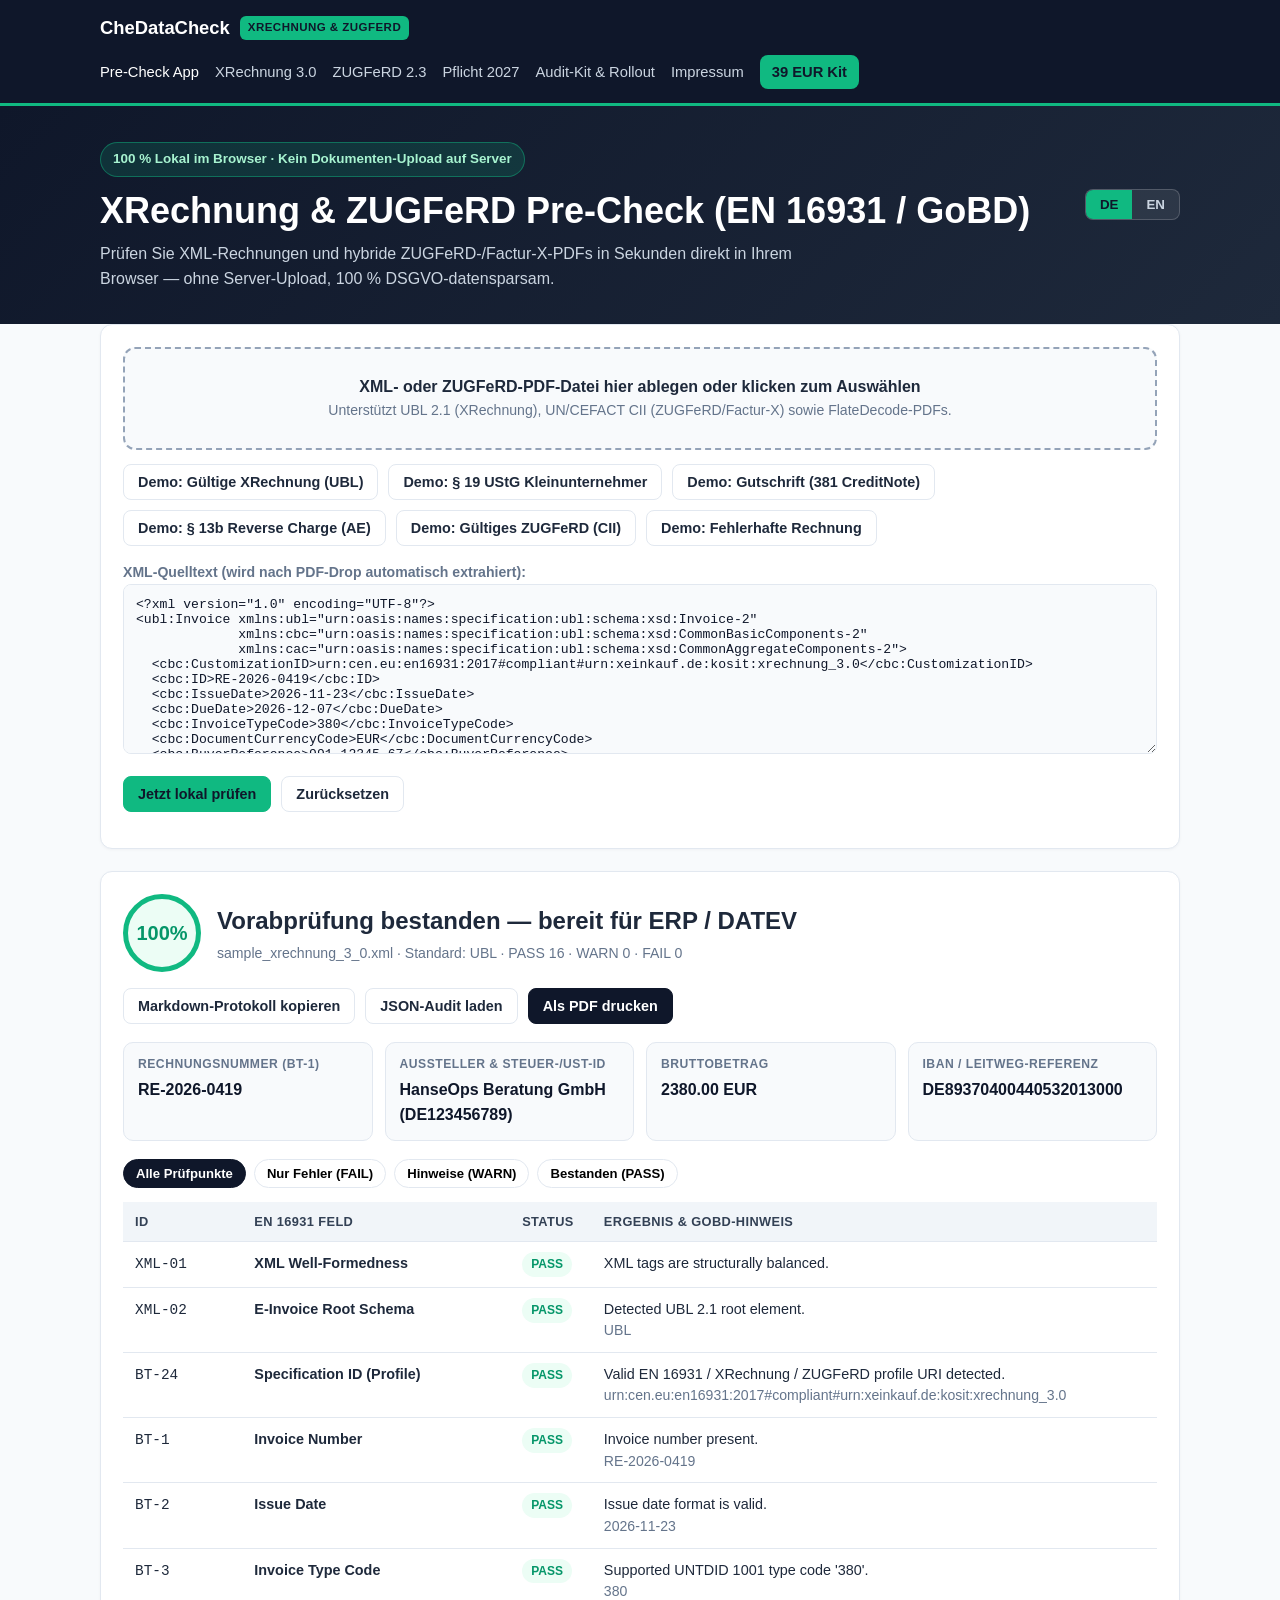
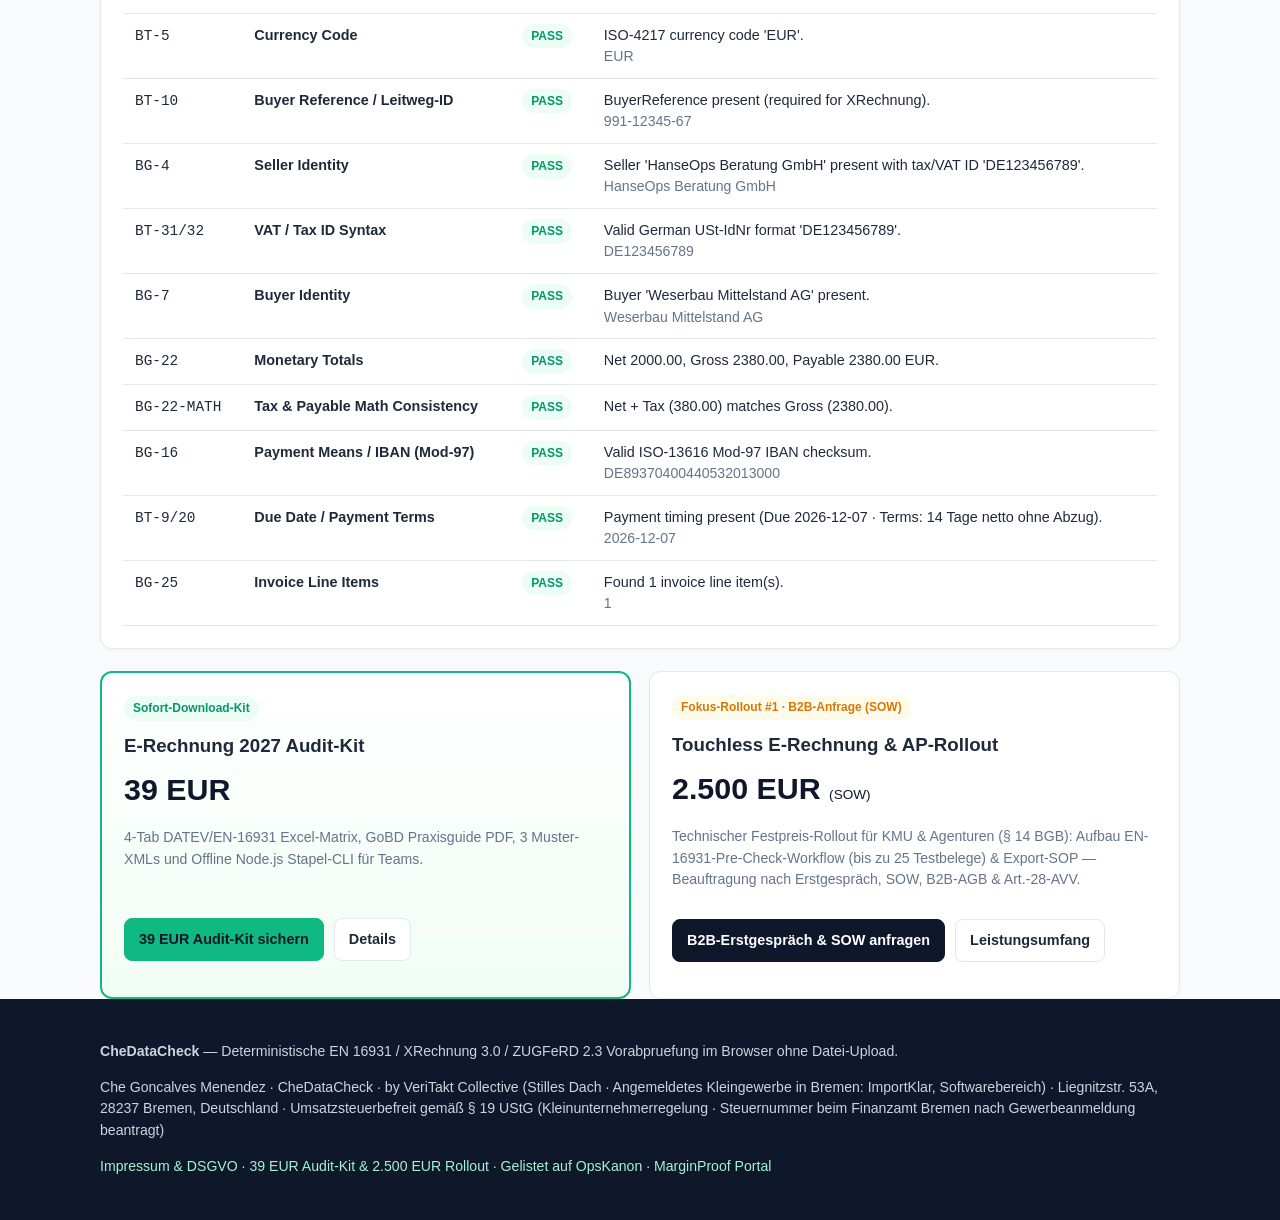
==== commit 35b9a080: "Deploy CheDataCheck XRechnung & ZUGFeRD Pre-Check (2026-11-25 10:24:59)" ====
--- a/index.html
+++ b/index.html
@@ -60,6 +60,7 @@
         <button type="button" class="btn" id="demoUblBtn">Demo: Gültige XRechnung (UBL)</button>
         <button type="button" class="btn" id="demoKuBtn">Demo: § 19 UStG Kleinunternehmer</button>
         <button type="button" class="btn" id="demoCnBtn">Demo: Gutschrift (381 CreditNote)</button>
+        <button type="button" class="btn" id="demoRcBtn">Demo: § 13b Reverse Charge (AE)</button>
         <button type="button" class="btn" id="demoCiiBtn">Demo: Gültiges ZUGFeRD (CII)</button>
         <button type="button" class="btn" id="demoErrBtn">Demo: Fehlerhafte Rechnung</button>
       </div>
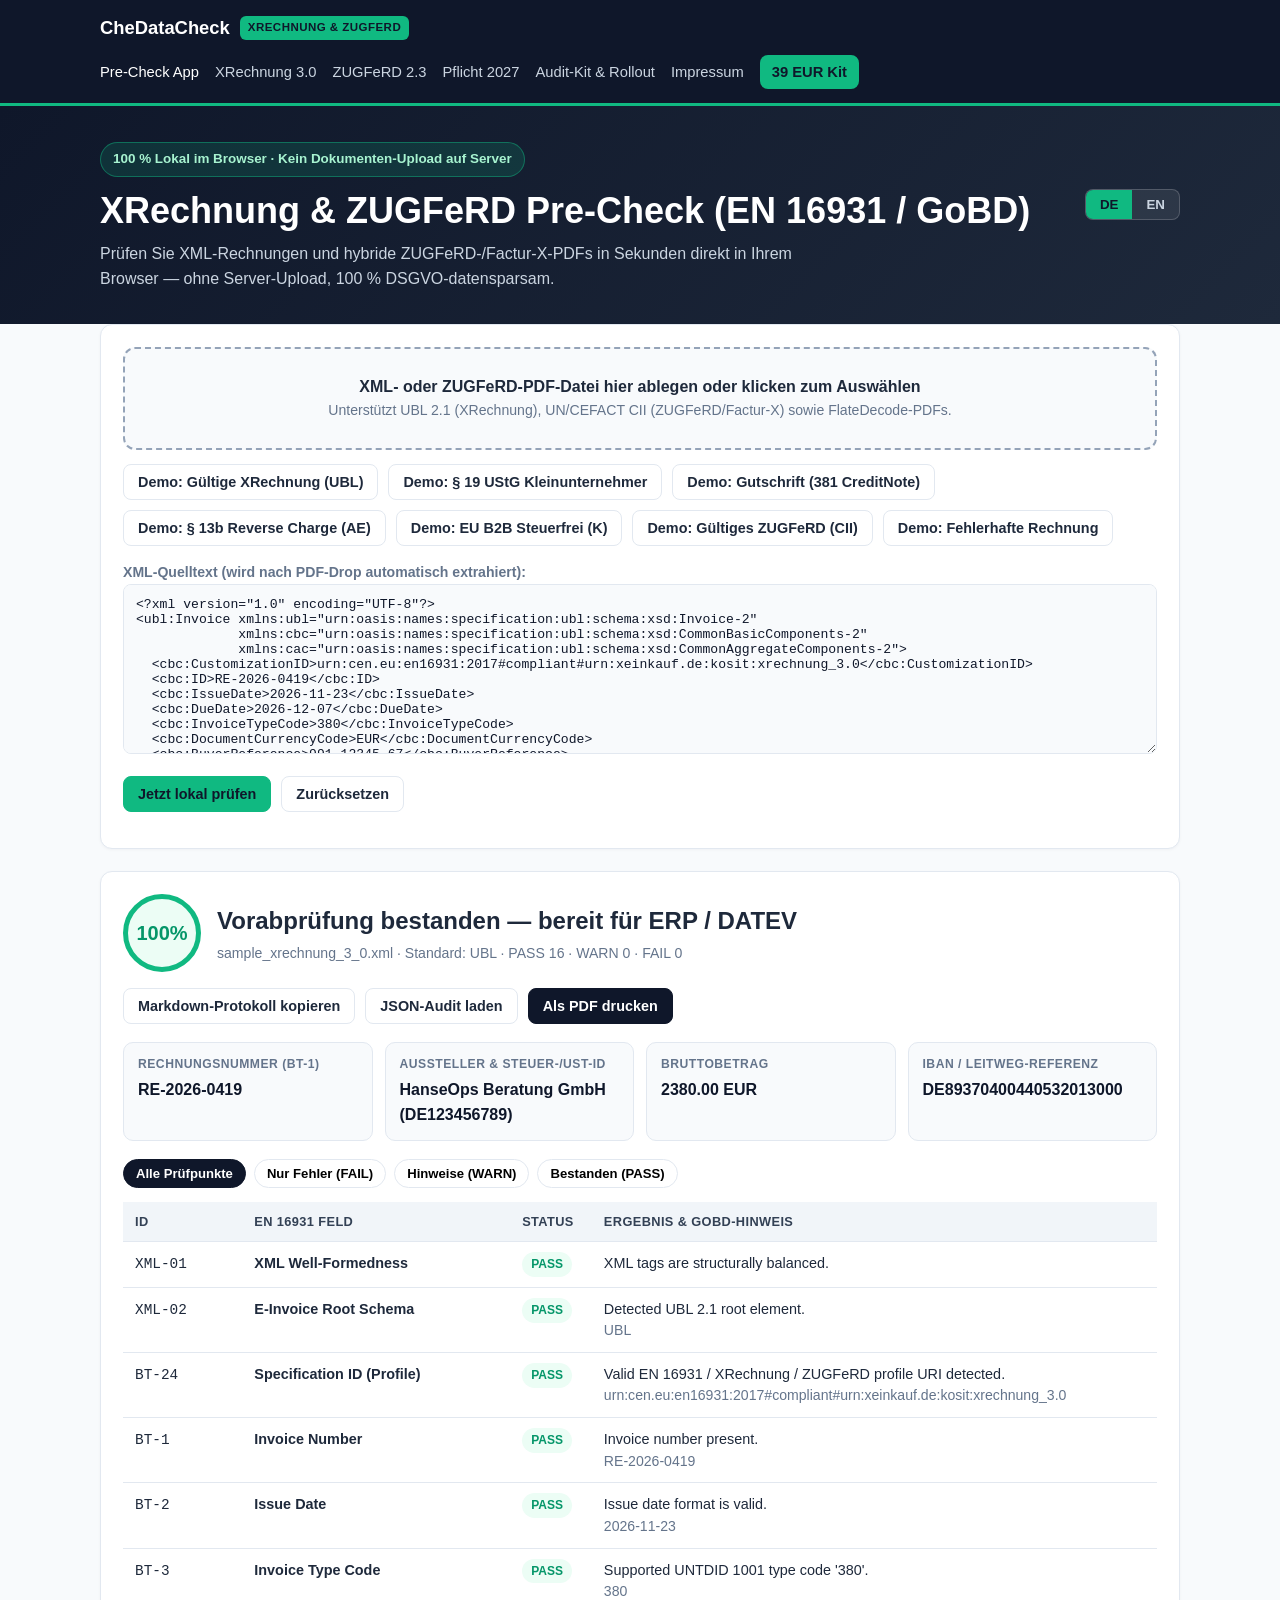
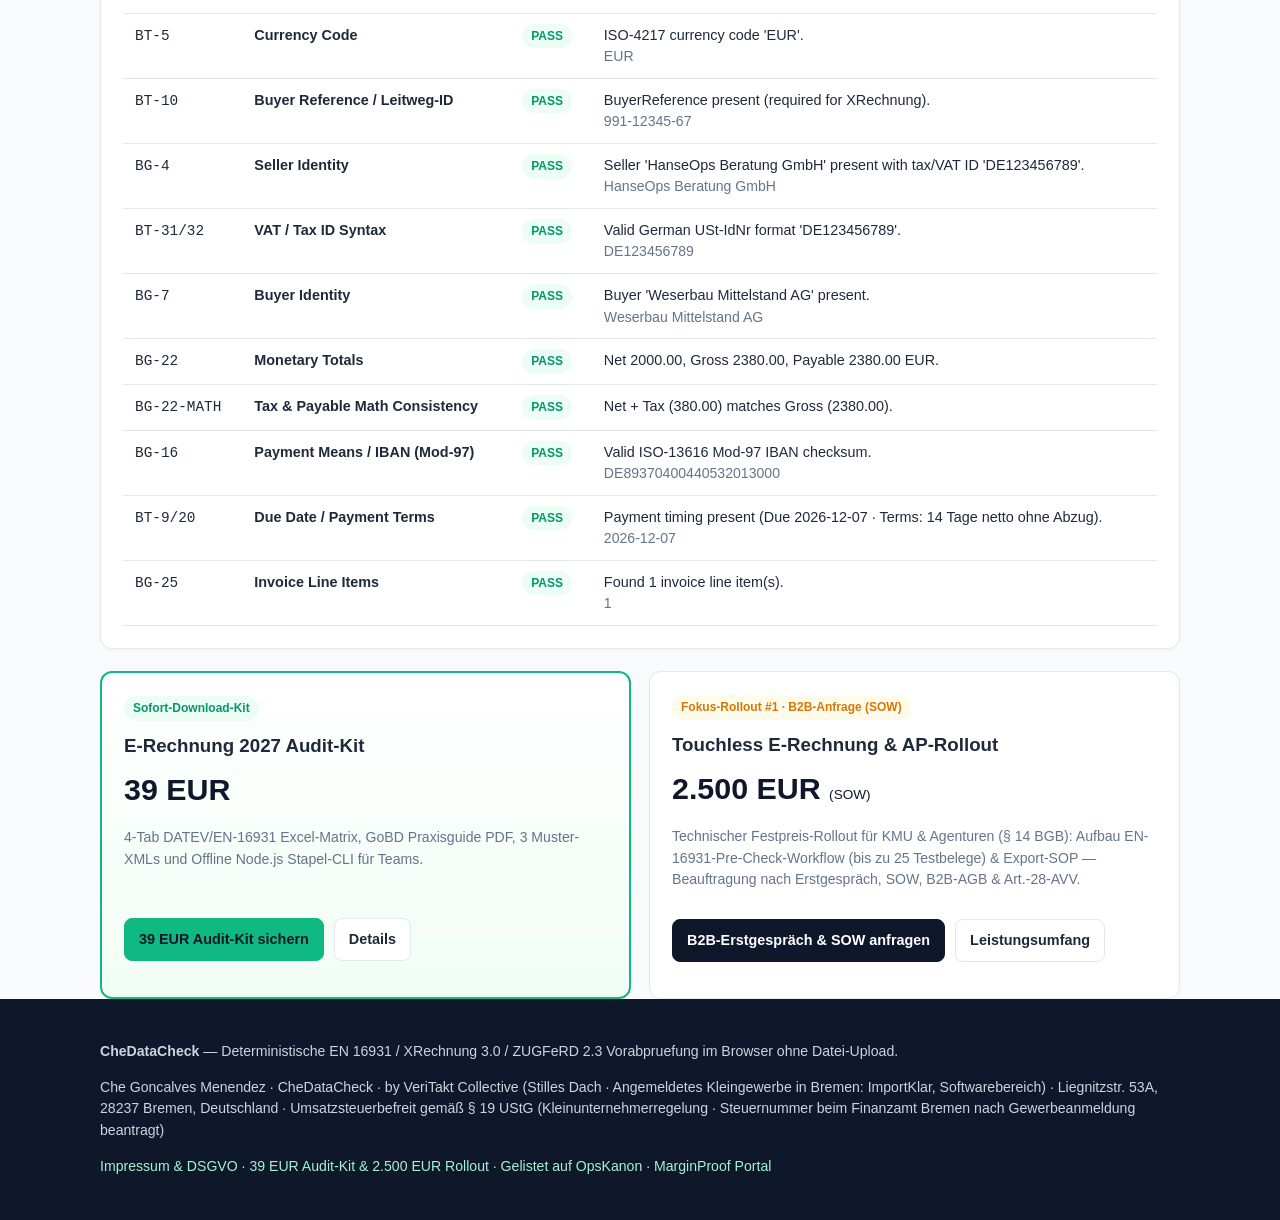
==== commit 8347f508: "Deploy CheDataCheck XRechnung & ZUGFeRD Pre-Check (2026-11-25 11:48:46)" ====
--- a/index.html
+++ b/index.html
@@ -61,6 +61,7 @@
         <button type="button" class="btn" id="demoKuBtn">Demo: § 19 UStG Kleinunternehmer</button>
         <button type="button" class="btn" id="demoCnBtn">Demo: Gutschrift (381 CreditNote)</button>
         <button type="button" class="btn" id="demoRcBtn">Demo: § 13b Reverse Charge (AE)</button>
+        <button type="button" class="btn" id="demoEuBtn">Demo: EU B2B Steuerfrei (K)</button>
         <button type="button" class="btn" id="demoCiiBtn">Demo: Gültiges ZUGFeRD (CII)</button>
         <button type="button" class="btn" id="demoErrBtn">Demo: Fehlerhafte Rechnung</button>
       </div>
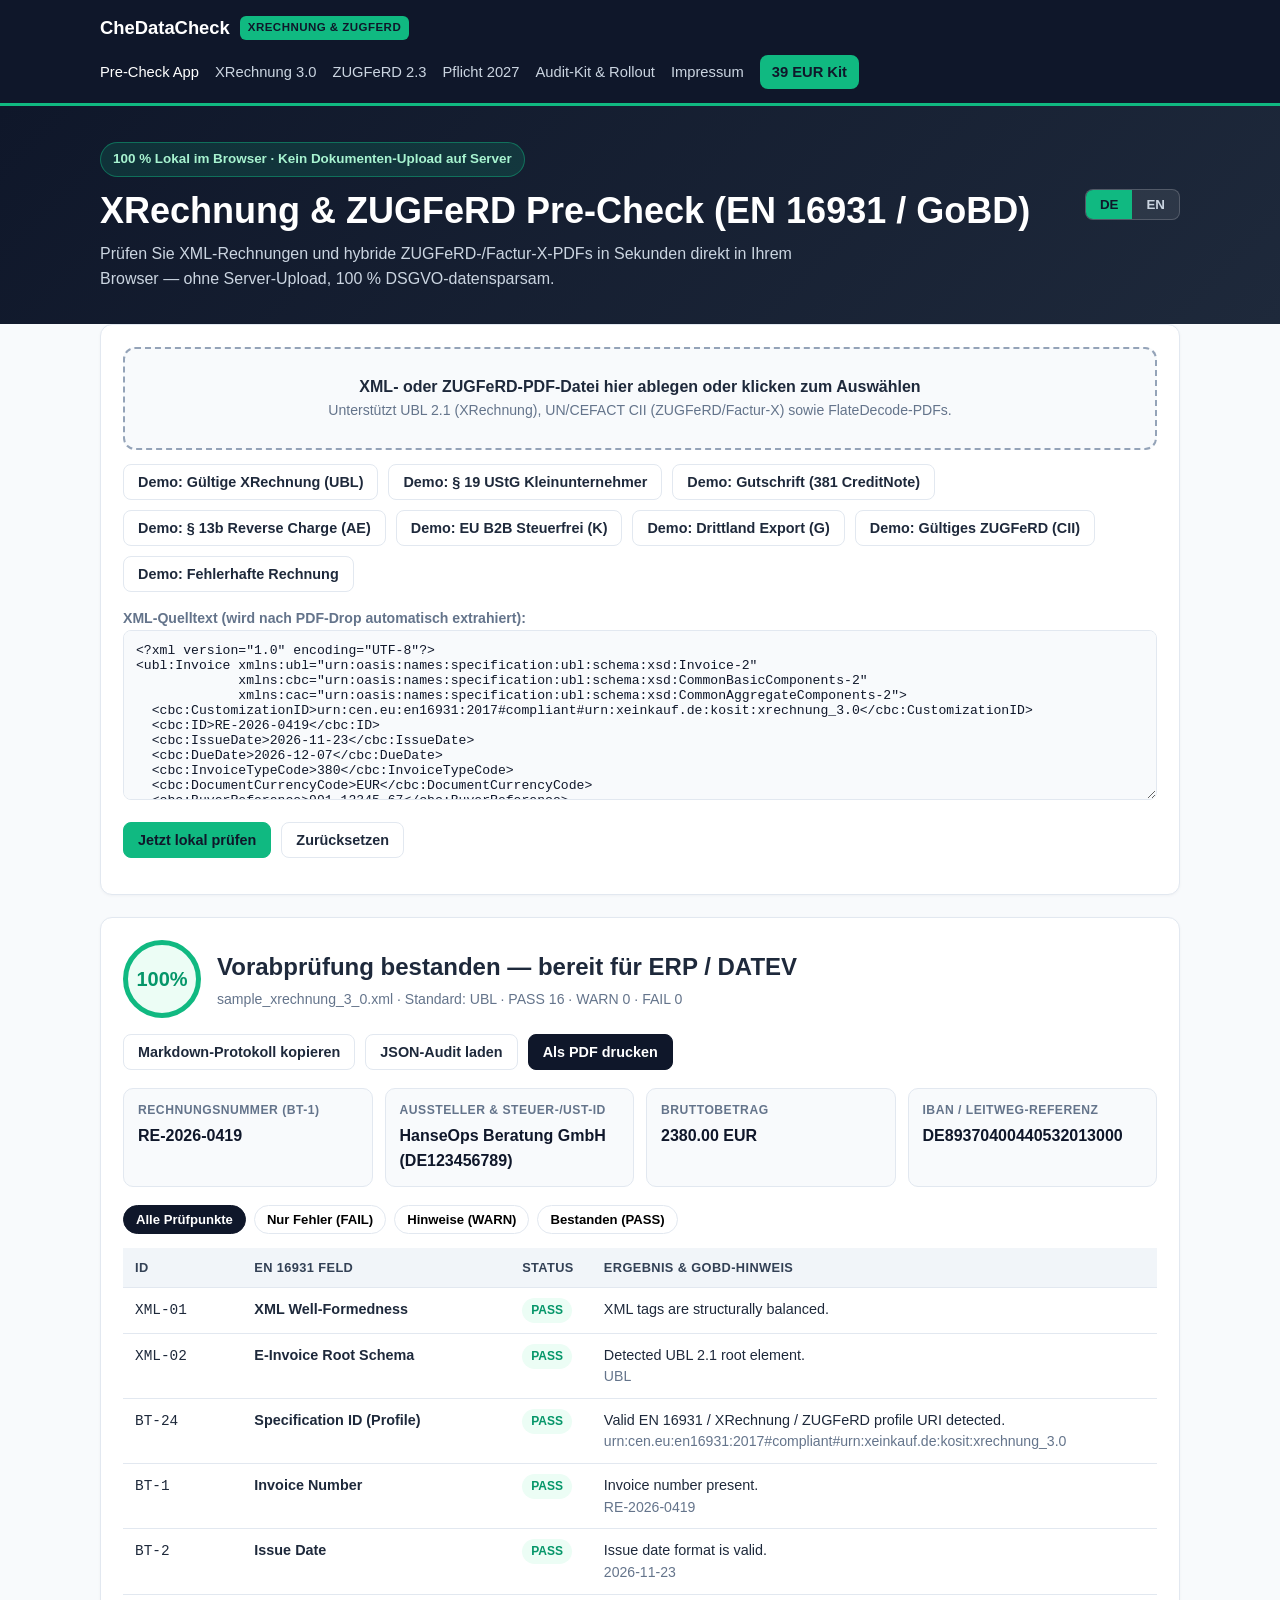
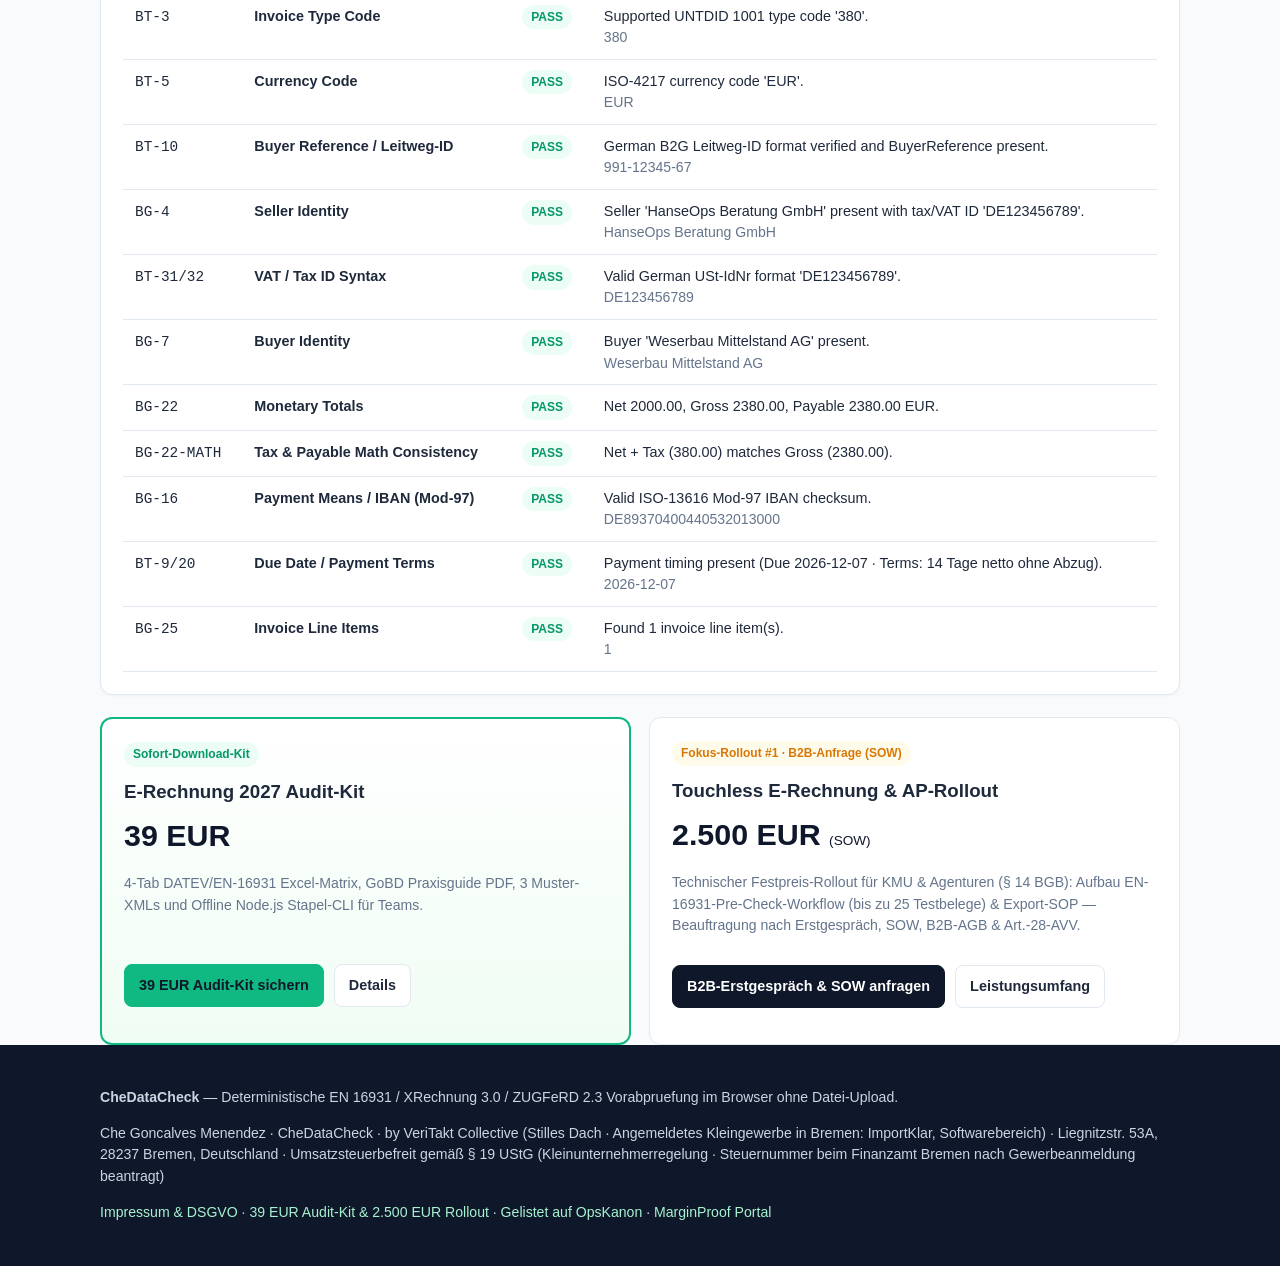
==== commit a8976e1a: "Deploy CheDataCheck XRechnung & ZUGFeRD Pre-Check (2026-11-25 17:54:10)" ====
--- a/index.html
+++ b/index.html
@@ -62,6 +62,7 @@
         <button type="button" class="btn" id="demoCnBtn">Demo: Gutschrift (381 CreditNote)</button>
         <button type="button" class="btn" id="demoRcBtn">Demo: § 13b Reverse Charge (AE)</button>
         <button type="button" class="btn" id="demoEuBtn">Demo: EU B2B Steuerfrei (K)</button>
+        <button type="button" class="btn" id="demoExportBtn">Demo: Drittland Export (G)</button>
         <button type="button" class="btn" id="demoCiiBtn">Demo: Gültiges ZUGFeRD (CII)</button>
         <button type="button" class="btn" id="demoErrBtn">Demo: Fehlerhafte Rechnung</button>
       </div>
